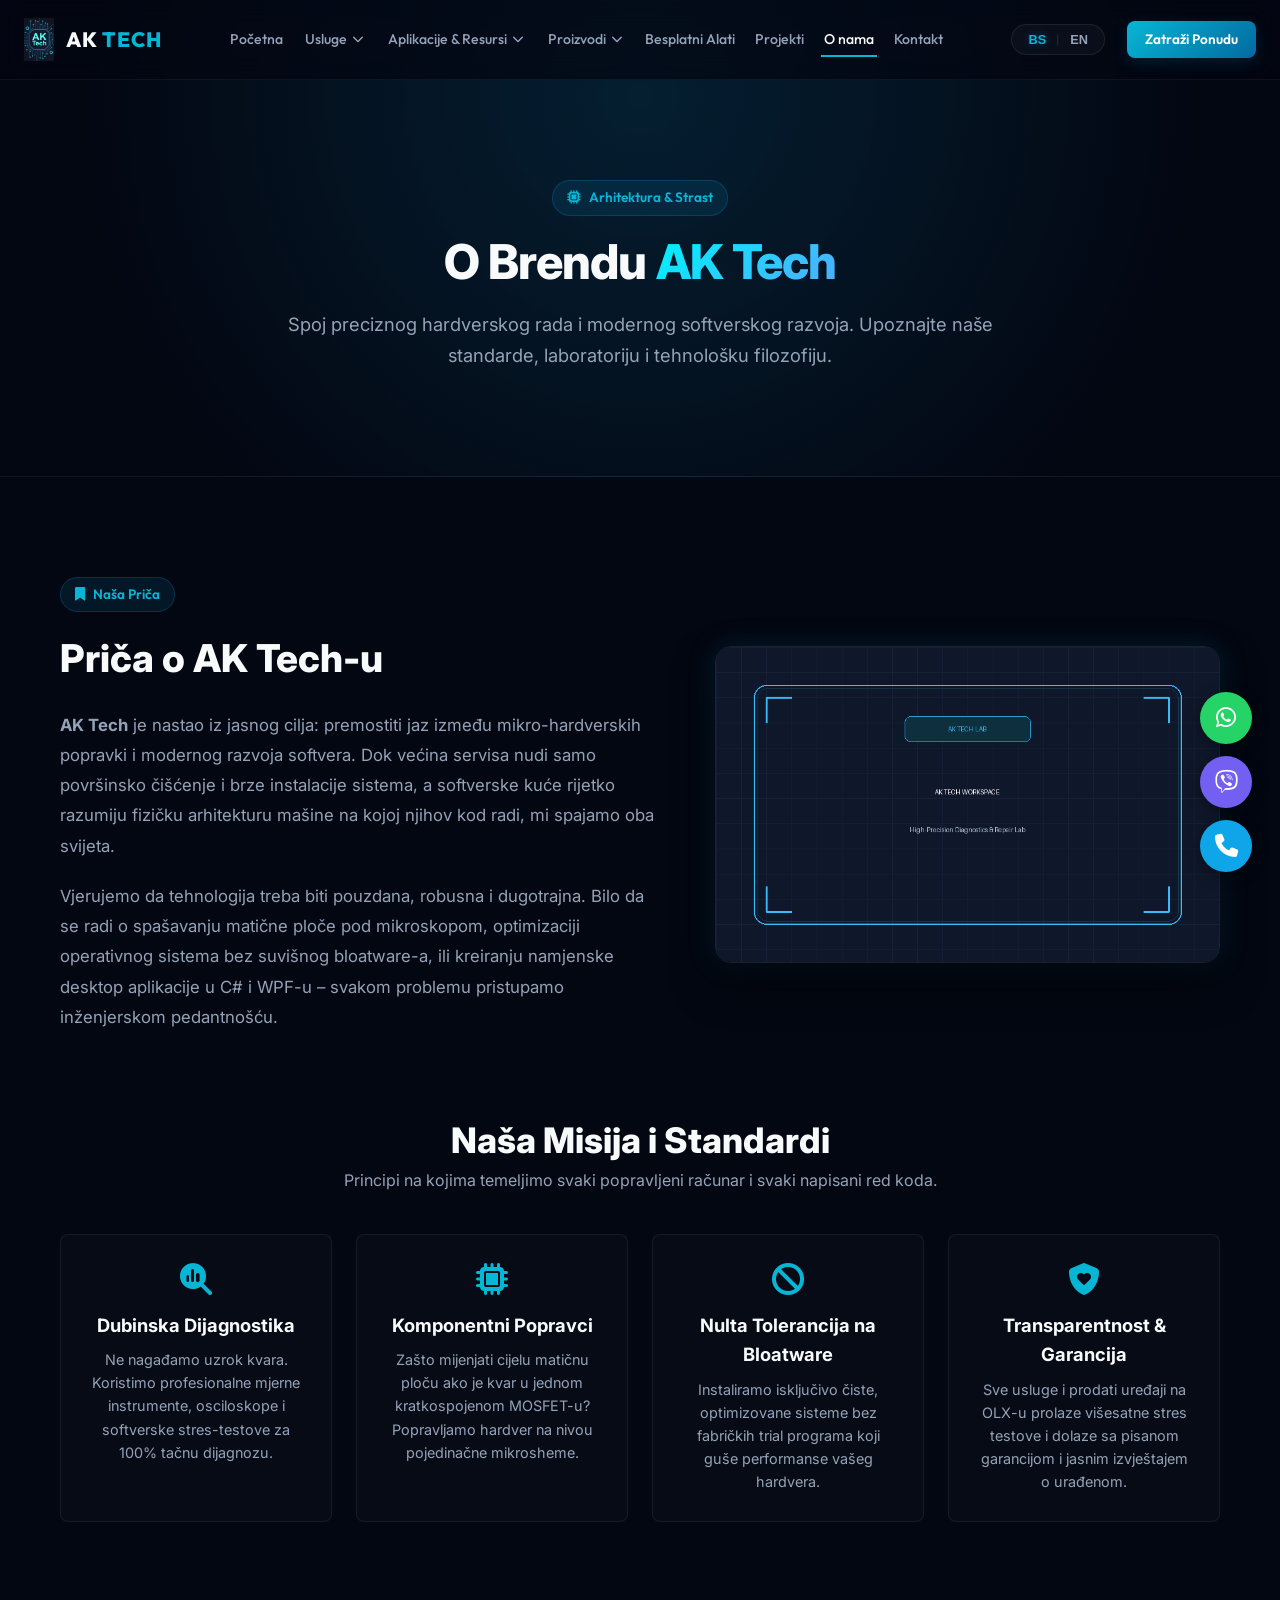
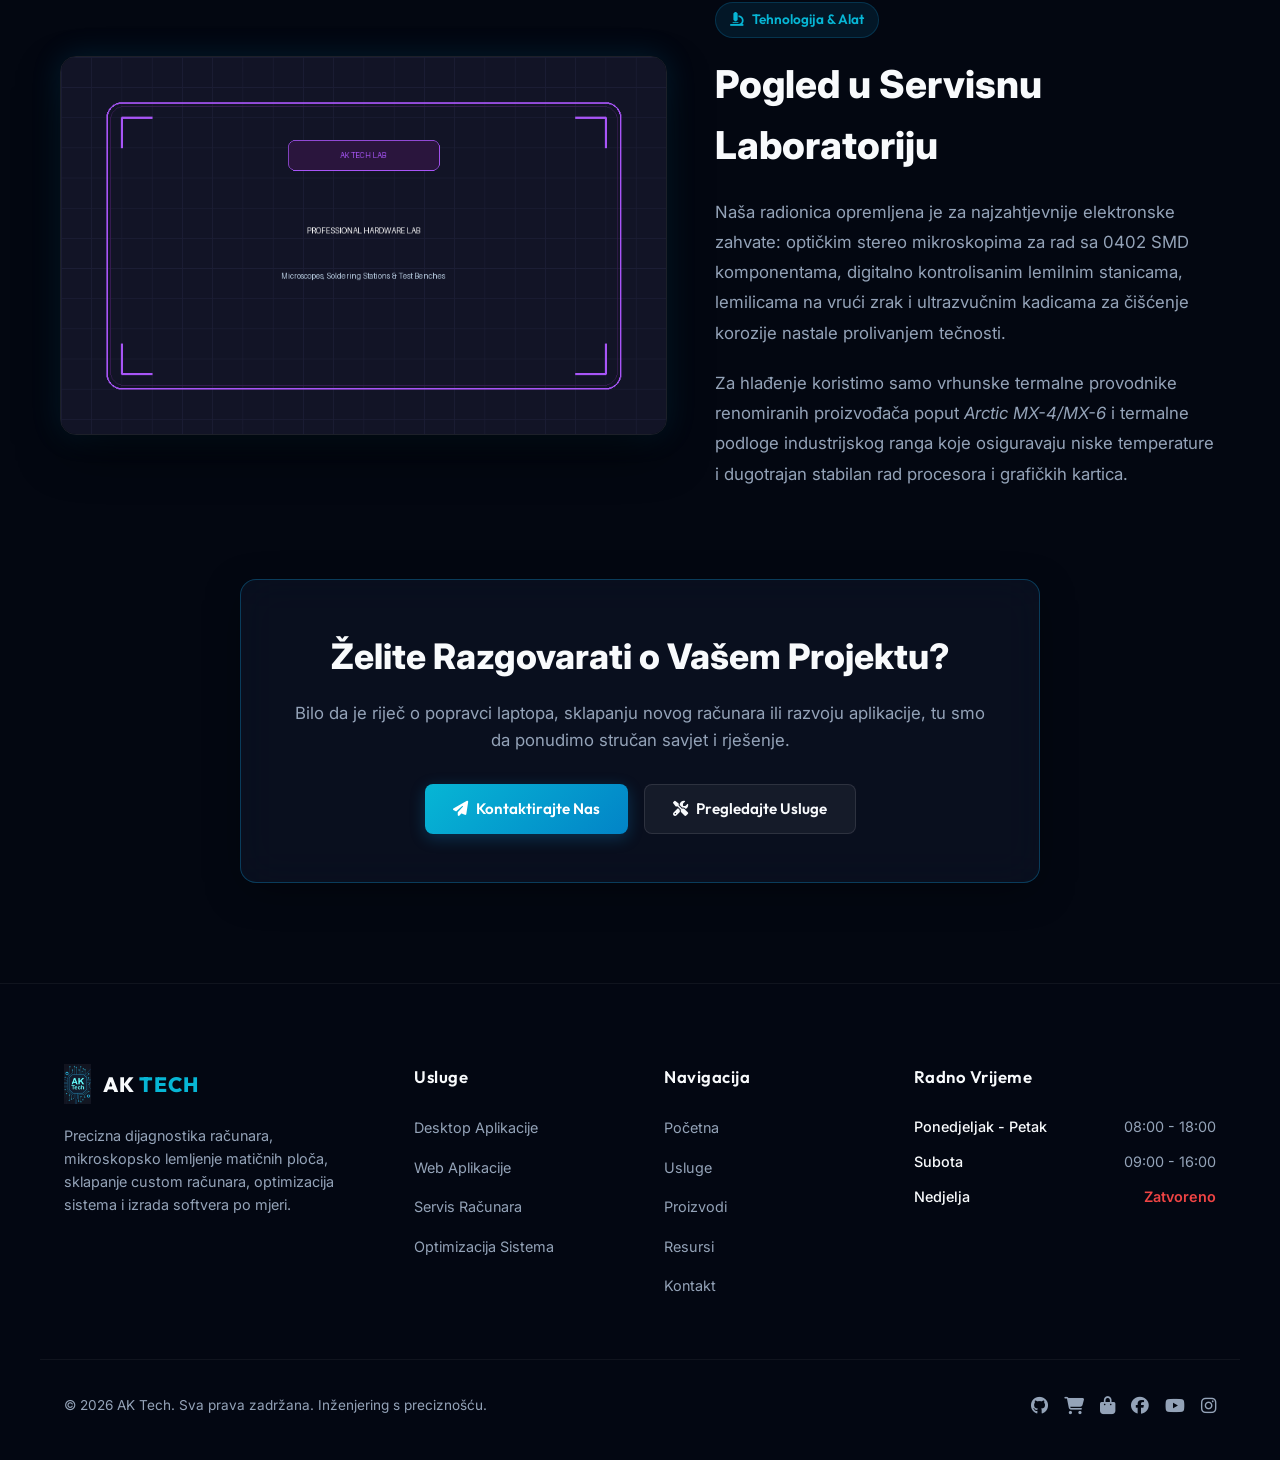
==== about.html @ 4324e1c2 "Configure SEO, Google indexing, robots, sitemap, gitignore, and sync site updates" ====
<!DOCTYPE html>
<html lang="bs">
<head>
    <meta charset="UTF-8">
    <meta name="viewport" content="width=device-width, initial-scale=1.0">
    <title>O nama | AK Tech - Inženjering & Servisna Laboratorija</title>
    <meta name="description" content="Upoznajte AK Tech: priča o brendu, standardi precizne hardverske dijagnostike, razvoj prilagođenog softvera i tehnološka filozofija.">
    <meta name="keywords" content="ak tech servis, o nama ak tech, laboratorija za popravku laptopa, precizno lemljenje, almir kadric">
    <meta name="robots" content="index, follow, max-snippet:-1, max-image-preview:large, max-video-preview:-1">
    <meta name="author" content="AK TECH">

    <!-- Canonical URL -->
    <link rel="canonical" href="https://aktech.work/about.html">

    <!-- Open Graph -->
    <meta property="og:type" content="website">
    <meta property="og:url" content="https://aktech.work/about.html">
    <meta property="og:title" content="O nama | AK Tech">
    <meta property="og:description" content="Priča o brendu, standardi mikroskopskog lemljenja i inženjering softvera.">
    <meta property="og:image" content="https://aktech.work/images/logo.png">

    <!-- Twitter Cards -->
    <meta name="twitter:card" content="summary_large_image">
    <meta name="twitter:title" content="O nama | AK Tech">
    <meta name="twitter:description" content="Stručni servis računara i razvoj softverskih rješenja.">
    <meta name="twitter:image" content="https://aktech.work/images/about_workspace.png">
    
    <link rel="icon" type="image/png" href="images/logo.png">
    <link rel="preconnect" href="https://fonts.googleapis.com">
    <link rel="preconnect" href="https://fonts.gstatic.com" crossorigin>
    <link href="https://fonts.googleapis.com/css2?family=Inter:wght@300;400;500;600;700&family=Outfit:wght@300;400;500;600;700;800&display=swap" rel="stylesheet">
    <link rel="stylesheet" href="https://cdnjs.cloudflare.com/ajax/libs/font-awesome/6.4.0/css/all.min.css">
    <link rel="stylesheet" href="style/style.css">
</head>
<body class="dark-theme">

    <!-- Header Navigation -->
    <header class="main-header">
        <div class="container nav-container">
            <a href="index.html" class="logo-area">
                <img src="images/logo.png" alt="AK Tech Logo" class="nav-logo">
                <span class="logo-text">AK <span class="accent-text">TECH</span></span>
            </a>
            
            <nav class="nav-menu" id="navMenu">
                <ul class="nav-list">
                    <li><a href="index.html" class="nav-link" data-i18n="nav_home">Početna</a></li>
                    
                    <li class="nav-item-dropdown">
                        <a href="services.html" class="nav-link dropdown-toggle-link">
                            <span data-i18n="nav_services">Usluge</span>
                            <i class="fa-solid fa-chevron-down dropdown-icon-chevron"></i>
                        </a>
                        <ul class="nav-dropdown-menu">
                            <li><a href="services.html#desktop-dev" class="nav-dropdown-link"><i class="fa-solid fa-laptop-code"></i> Desktop Aplikacije</a></li>
                            <li><a href="services.html#web-dev" class="nav-dropdown-link"><i class="fa-solid fa-globe"></i> Web & Landing Stranice</a></li>
                            <li><a href="services.html#android-dev" class="nav-dropdown-link"><i class="fa-brands fa-android"></i> Android Aplikacije</a></li>
                            <li><a href="services.html#debugging" class="nav-dropdown-link"><i class="fa-solid fa-bug-slash"></i> Debug & Fix Koda</a></li>
                            <li><a href="services.html#photo-design" class="nav-dropdown-link"><i class="fa-solid fa-image"></i> Obrada Fotografija</a></li>
                            <li><a href="services.html#video-social" class="nav-dropdown-link"><i class="fa-solid fa-clapperboard"></i> Video & Social Media</a></li>
                            <li><a href="services.html#maintenance" class="nav-dropdown-link"><i class="fa-solid fa-screwdriver-wrench"></i> Servis & Održavanje</a></li>
                            <li><a href="services.html#os-tuning" class="nav-dropdown-link"><i class="fa-solid fa-gauge-high"></i> Instalacija & Podešavanje OS</a></li>
                        </ul>
                    </li>

                    <li class="nav-item-dropdown">
                        <a href="resources.html" class="nav-link dropdown-toggle-link">
                            <span data-i18n="nav_resources">Aplikacije & Resursi</span>
                            <i class="fa-solid fa-chevron-down dropdown-icon-chevron"></i>
                        </a>
                        <ul class="nav-dropdown-menu">
                            <li><a href="resources.html" class="nav-dropdown-link"><i class="fa-solid fa-folder-open"></i> Svi Resursi & Vodiči</a></li>
                            <li><a href="downloads.html" class="nav-dropdown-link"><i class="fa-solid fa-download"></i> Biblioteka Preuzimanja</a></li>
                            <li><a href="resources.html#open-source" class="nav-dropdown-link"><i class="fa-solid fa-code"></i> Open-Source Programi</a></li>
                            <li><a href="resources.html#ai-tools" class="nav-dropdown-link"><i class="fa-solid fa-wand-magic-sparkles"></i> Preporučeni AI Alati</a></li>
                        </ul>
                    </li>

                    <li class="nav-item-dropdown">
                        <a href="products.html" class="nav-link dropdown-toggle-link">
                            <span data-i18n="nav_products">Proizvodi</span>
                            <i class="fa-solid fa-chevron-down dropdown-icon-chevron"></i>
                        </a>
                        <ul class="nav-dropdown-menu">
                            <li><a href="products.html" class="nav-dropdown-link"><i class="fa-solid fa-boxes-stacked"></i> Katalog Proizvoda</a></li>
                            <li><a href="gumroad-products.html" class="nav-dropdown-link"><i class="fa-solid fa-store"></i> Gumroad Prodavnica</a></li>
                            <li><a href="products.html#olx" class="nav-dropdown-link"><i class="fa-solid fa-cart-shopping"></i> OLX Računari & Oprema</a></li>
                            <li><a href="products.html#best-buy" class="nav-dropdown-link"><i class="fa-solid fa-award"></i> Best Buy Uređaji</a></li>
                        </ul>
                    </li>

                    <li><a href="tools.html" class="nav-link" data-i18n="nav_tools">Besplatni Alati</a></li>
                    <li><a href="index.html#projects" class="nav-link" data-i18n="nav_projects">Projekti</a></li>
                    <li><a href="about.html" class="nav-link active" data-i18n="nav_about">O nama</a></li>
                    <li><a href="contact.html" class="nav-link contact-btn-link" data-i18n="nav_contact">Kontakt</a></li>
                </ul>
            </nav>
            
            <div class="nav-actions">
                <div class="lang-switcher">
                    <button class="lang-btn active" data-lang="bs">BS</button>
                    <span class="lang-divider">|</span>
                    <button class="lang-btn" data-lang="en">EN</button>
                </div>
                <a href="contact.html" class="btn btn-nav-cta" data-i18n="btn_get_quote">Zatraži Ponudu</a>
                <button class="mobile-toggle" id="mobileToggle" aria-label="Toggle Navigation">
                    <span class="bar"></span>
                    <span class="bar"></span>
                    <span class="bar"></span>
                </button>
            </div>
        </div>
    </header>

    <!-- Subpage Hero -->
    <section class="subpage-hero" style="background: radial-gradient(circle at 50% 20%, rgba(14, 165, 233, 0.15) 0%, rgba(3, 7, 18, 0.98) 75%);">
        <div class="container subpage-hero-content">
            <div class="badge-container" style="justify-content: center;">
                <span class="hero-badge"><i class="fa-solid fa-microchip pulse-icon"></i> Arhitektura & Strast</span>
            </div>
            <h1 class="subpage-title" data-i18n="about_page_title">O Brendu <span class="gradient-text">AK Tech</span></h1>
            <p class="subpage-desc" data-i18n="about_page_desc">Spoj preciznog hardverskog rada i modernog softverskog razvoja. Upoznajte naše standarde, laboratoriju i tehnološku filozofiju.</p>
        </div>
    </section>

    <!-- Main Content -->
    <main class="container" style="padding: 40px 20px 100px;">

        <!-- Story Section 1: The Brand Story -->
        <section class="about-grid-story">
            <div>
                <span class="hero-badge"><i class="fa-solid fa-bookmark"></i> Naša Priča</span>
                <h2 style="font-size: 2.4rem; font-weight: 800; margin: 16px 0 20px;" data-i18n="about_story_title">Priča o AK Tech-u</h2>
                <p style="color: var(--text-muted); font-size: 1.05rem; line-height: 1.8; margin-bottom: 20px;">
                    <strong>AK Tech</strong> je nastao iz jasnog cilja: premostiti jaz između mikro-hardverskih popravki i modernog razvoja softvera. Dok većina servisa nudi samo površinsko čišćenje i brze instalacije sistema, a softverske kuće rijetko razumiju fizičku arhitekturu mašine na kojoj njihov kod radi, mi spajamo oba svijeta.
                </p>
                <p style="color: var(--text-muted); font-size: 1.05rem; line-height: 1.8;">
                    Vjerujemo da tehnologija treba biti pouzdana, robusna i dugotrajna. Bilo da se radi o spašavanju matične ploče pod mikroskopom, optimizaciji operativnog sistema bez suvišnog bloatware-a, ili kreiranju namjenske desktop aplikacije u C# i WPF-u – svakom problemu pristupamo inženjerskom pedantnošću.
                </p>
            </div>
            <div class="about-img-frame">
                <img src="images/about_workspace.png" alt="AK Tech Workspace & Lab">
            </div>
        </section>

        <!-- Values Section -->
        <section style="margin: 80px 0;">
            <div style="text-align: center; max-width: 700px; margin: 0 auto 40px;">
                <h2 style="font-size: 2.2rem; font-weight: 800;" data-i18n="about_mission_title">Naša Misija i Standardi</h2>
                <p style="color: var(--text-muted); font-size: 1rem;">Principi na kojima temeljimo svaki popravljeni računar i svaki napisani red koda.</p>
            </div>

            <div class="values-grid">
                <div class="value-card">
                    <i class="fa-solid fa-magnifying-glass-chart"></i>
                    <h3>Dubinska Dijagnostika</h3>
                    <p>Ne nagađamo uzrok kvara. Koristimo profesionalne mjerne instrumente, osciloskope i softverske stres-testove za 100% tačnu dijagnozu.</p>
                </div>

                <div class="value-card">
                    <i class="fa-solid fa-microchip"></i>
                    <h3>Komponentni Popravci</h3>
                    <p>Zašto mijenjati cijelu matičnu ploču ako je kvar u jednom kratkospojenom MOSFET-u? Popravljamo hardver na nivou pojedinačne mikrosheme.</p>
                </div>

                <div class="value-card">
                    <i class="fa-solid fa-ban"></i>
                    <h3>Nulta Tolerancija na Bloatware</h3>
                    <p>Instaliramo isključivo čiste, optimizovane sisteme bez fabričkih trial programa koji guše performanse vašeg hardvera.</p>
                </div>

                <div class="value-card">
                    <i class="fa-solid fa-shield-heart"></i>
                    <h3>Transparentnost & Garancija</h3>
                    <p>Sve usluge i prodati uređaji na OLX-u prolaze višesatne stres testove i dolaze sa pisanom garancijom i jasnim izvještajem o urađenom.</p>
                </div>
            </div>
        </section>

        <!-- Story Section 2: Laboratory & Equipment -->
        <section class="about-grid-story" style="margin-top: 80px;">
            <div class="about-img-frame">
                <img src="images/about_tools.png" alt="AK Tech Tools & Stations">
            </div>
            <div>
                <span class="hero-badge"><i class="fa-solid fa-microscope"></i> Tehnologija & Alat</span>
                <h2 style="font-size: 2.4rem; font-weight: 800; margin: 16px 0 20px;" data-i18n="about_lab_title">Pogled u Servisnu Laboratoriju</h2>
                <p style="color: var(--text-muted); font-size: 1.05rem; line-height: 1.8; margin-bottom: 20px;">
                    Naša radionica opremljena je za najzahtjevnije elektronske zahvate: optičkim stereo mikroskopima za rad sa 0402 SMD komponentama, digitalno kontrolisanim lemilnim stanicama, lemilicama na vrući zrak i ultrazvučnim kadicama za čišćenje korozije nastale prolivanjem tečnosti.
                </p>
                <p style="color: var(--text-muted); font-size: 1.05rem; line-height: 1.8;">
                    Za hlađenje koristimo samo vrhunske termalne provodnike renomiranih proizvođača poput <em>Arctic MX-4/MX-6</em> i termalne podloge industrijskog ranga koje osiguravaju niske temperature i dugotrajan stabilan rad procesora i grafičkih kartica.
                </p>
            </div>
        </section>

        <!-- Quick CTA -->
        <section style="margin-top: 90px; text-align: center;">
            <div class="glass-card" style="padding: 48px; border-radius: var(--border-radius-lg); max-width: 800px; margin: 0 auto; border: 1px solid rgba(14, 165, 233, 0.3);">
                <h2 style="font-size: 2.2rem; font-weight: 800; margin-bottom: 16px;">Želite Razgovarati o Vašem Projektu?</h2>
                <p style="color: var(--text-muted); font-size: 1.05rem; margin-bottom: 30px;">
                    Bilo da je riječ o popravci laptopa, sklapanju novog računara ili razvoju aplikacije, tu smo da ponudimo stručan savjet i rješenje.
                </p>
                <div style="display: flex; justify-content: center; gap: 16px; flex-wrap: wrap;">
                    <a href="contact.html" class="btn btn-primary btn-glow">
                        <i class="fa-solid fa-paper-plane"></i> Kontaktirajte Nas
                    </a>
                    <a href="services.html" class="btn btn-secondary">
                        <i class="fa-solid fa-screwdriver-wrench"></i> Pregledajte Usluge
                    </a>
                </div>
            </div>
        </section>

    </main>

    <!-- Footer -->
    <footer class="main-footer">
        <div class="container footer-grid">
            <div class="footer-info">
                <a href="index.html" class="footer-logo">
                    <img src="images/logo.png" alt="AK Tech Logo" class="footer-logo-img">
                    <span class="logo-text">AK <span class="accent-text">TECH</span></span>
                </a>
                <p class="footer-bio" data-i18n="footer_bio">
                    Precizna dijagnostika računara, mikroskopsko lemljenje matičnih ploča, sklapanje custom računara, optimizacija sistema i izrada softvera po mjeri.
                </p>
            </div>
            <div class="footer-nav">
                <h3 class="footer-heading" data-i18n="footer_heading_services">Usluge</h3>
                <ul class="footer-links">
                    <li><a href="services.html#desktop-dev">Desktop Aplikacije</a></li>
                    <li><a href="services.html#web-dev">Web Aplikacije</a></li>
                    <li><a href="services.html#maintenance">Servis Računara</a></li>
                    <li><a href="services.html#os-tuning">Optimizacija Sistema</a></li>
                </ul>
            </div>
            <div class="footer-nav">
                <h3 class="footer-heading" data-i18n="footer_heading_navigation">Navigacija</h3>
                <ul class="footer-links">
                    <li><a href="index.html">Početna</a></li>
                    <li><a href="services.html">Usluge</a></li>
                    <li><a href="products.html">Proizvodi</a></li>
                    <li><a href="resources.html">Resursi</a></li>
                    <li><a href="contact.html">Kontakt</a></li>
                </ul>
            </div>
            <div class="footer-hours">
                <h3 class="footer-heading" data-i18n="footer_hours">Radno Vrijeme</h3>
                <ul class="hours-list">
                    <li><span data-i18n="day_mon_fri">Ponedjeljak - Petak</span> <span>08:00 - 18:00</span></li>
                    <li><span data-i18n="day_sat">Subota</span> <span>09:00 - 16:00</span></li>
                    <li><span data-i18n="day_sun">Nedjelja</span> <span class="closed-label" data-i18n="closed">Zatvoreno</span></li>
                </ul>
            </div>
        </div>
        <div class="footer-copyright container">
            <p data-i18n="copyright">&copy; 2026 AK Tech. Sva prava zadržana.</p>
            <div class="footer-social-links">
                <a href="https://github.com/KadricAl" target="_blank" aria-label="GitHub"><i class="fa-brands fa-github"></i></a>
                <a href="https://olx.ba/profil/AKTech" target="_blank" aria-label="OLX"><i class="fa-solid fa-cart-shopping"></i></a>
                <a href="https://aktechcraft.gumroad.com/" target="_blank" aria-label="Gumroad"><i class="fa-solid fa-bag-shopping"></i></a>
                <a href="https://www.facebook.com/share/1A7irGQCFo/?mibextid=wwXIfr" target="_blank" aria-label="Facebook"><i class="fa-brands fa-facebook"></i></a>
                <a href="https://youtube.com/@aktechvers?si=SF_6i_wLMFAemTBW" target="_blank" aria-label="YouTube"><i class="fa-brands fa-youtube"></i></a>
                <a href="https://www.instagram.com/ak.tech.verse?exln=N3piMXA0NmQ5NzFv&utm_source=qr" target="_blank" aria-label="Instagram"><i class="fa-brands fa-instagram"></i></a>
            </div>
        </div>
    </footer>

    <!-- Floating Support Bar -->
    <div class="floating-support-bar">
        <a href="https://wa.me/38761293073" target="_blank" class="float-item float-whatsapp" title="WhatsApp Chat">
            <i class="fa-brands fa-whatsapp"></i>
            <span class="float-label"><strong data-i18n="float_wa_title">WhatsApp Chat</strong><br><span data-i18n="float_wa_desc">Odgovor u par minuta</span></span>
        </a>
        <a href="viber://chat?number=%2B38761293073" class="float-item float-viber" title="Viber Podrška">
            <i class="fa-brands fa-viber"></i>
            <span class="float-label"><strong data-i18n="float_viber_title">Viber Podrška</strong><br><span data-i18n="float_viber_desc">Brza poruka</span></span>
        </a>
        <a href="tel:+38761293073" class="float-item float-call" title="Pozovi Direktno">
            <i class="fa-solid fa-phone"></i>
            <span class="float-label"><strong data-i18n="float_call_title">Pozovi Direktno</strong><br><span data-i18n="float_call_desc">Pon - Sub 08-18h</span></span>
        </a>
    </div>

    <script src="script/data.js"></script>
    <script src="script/translations.js"></script>
    <script src="script/script.js"></script>
</body>
</html>
---- style/style.css ----
/* ==========================================================================
   AK TECH - MODERN GLASSMORPHISM DESIGN SYSTEM
   ========================================================================== */

/* Typography & Reset */
*, *::before, *::after {
    margin: 0;
    padding: 0;
    box-sizing: border-box;
}

:root {
    /* Color Palette - Premium HSL Mode */
    --bg-dark: hsl(224, 71%, 4%);        /* Sleekest Dark Blue/Black */
    --bg-card: rgba(15, 23, 42, 0.55);   /* Semi-transparent Glass */
    --text-main: hsl(210, 40%, 98%);     /* Crisp Off-White */
    --text-muted: hsl(215, 20%, 65%);    /* Elegant Slate Gray */
    
    /* Neon Accents */
    --color-cyan: hsl(189, 94%, 43%);    /* Main Electric Cyan */
    --color-cyan-glow: rgba(14, 165, 233, 0.3);
    
    --color-purple: hsl(263, 70%, 50%);  /* Custom Build Violet */
    --color-purple-glow: rgba(139, 92, 246, 0.3);
    
    --color-green: hsl(142, 76%, 36%);   /* Optimization Green */
    --color-green-glow: rgba(22, 163, 74, 0.3);
    
    --color-yellow: hsl(48, 96%, 53%);   /* Dev Yellow Gold */
    --color-yellow-glow: rgba(234, 179, 8, 0.3);
    
    /* Layout Tokens */
    --font-heading: 'Outfit', -apple-system, BlinkMacSystemFont, "Segoe UI", Roboto, sans-serif;
    --font-body: 'Inter', -apple-system, BlinkMacSystemFont, "Segoe UI", Roboto, sans-serif;
    --transition-smooth: all 0.4s cubic-bezier(0.16, 1, 0.3, 1);
    --border-radius-lg: 16px;
    --border-radius-md: 8px;
    --header-height: 80px;
}

html {
    scroll-behavior: smooth;
    font-size: 16px;
    background-color: var(--bg-dark);
    color: var(--text-main);
    font-family: var(--font-body);
}

body {
    overflow-x: hidden;
    line-height: 1.6;
}

/* Custom Premium Scrollbar */
::-webkit-scrollbar {
    width: 10px;
}
::-webkit-scrollbar-track {
    background: var(--bg-dark);
}
::-webkit-scrollbar-thumb {
    background: #1e293b;
    border: 2px solid var(--bg-dark);
    border-radius: 5px;
}
::-webkit-scrollbar-thumb:hover {
    background: var(--color-cyan);
    box-shadow: 0 0 10px var(--color-cyan);
}

/* Utilities */
.container {
    width: 100%;
    max-width: 1200px;
    margin: 0 auto;
    padding: 0 24px;
}

.gradient-text {
    background: linear-gradient(135deg, #00f2fe 0%, #4facfe 100%);
    -webkit-background-clip: text;
    -webkit-text-fill-color: transparent;
    display: inline-block;
}

.gradient-text.secondary-gradient {
    background: linear-gradient(135deg, #a18cd1 0%, #fbc2eb 100%);
    -webkit-background-clip: text;
    -webkit-text-fill-color: transparent;
}

.accent-text {
    color: var(--color-cyan);
    font-weight: 800;
}

/* Glassmorphic Core Card Styling */
.glass-card {
    background: var(--bg-card);
    backdrop-filter: blur(20px);
    -webkit-backdrop-filter: blur(20px);
    border: 1px solid rgba(255, 255, 255, 0.08);
    border-radius: var(--border-radius-lg);
    box-shadow: 0 10px 40px -10px rgba(0, 0, 0, 0.5);
    transition: var(--transition-smooth);
}

/* Base Buttons */
.btn {
    display: inline-flex;
    align-items: center;
    justify-content: center;
    gap: 8px;
    font-family: var(--font-heading);
    font-size: 0.95rem;
    font-weight: 600;
    padding: 12px 28px;
    border-radius: var(--border-radius-md);
    cursor: pointer;
    text-decoration: none;
    transition: var(--transition-smooth);
    border: none;
}

.btn-primary {
    background: linear-gradient(135deg, var(--color-cyan) 0%, #0284c7 100%);
    color: #fff;
    box-shadow: 0 4px 15px rgba(14, 165, 233, 0.25);
}

.btn-primary:hover {
    transform: translateY(-2px);
    box-shadow: 0 8px 25px rgba(14, 165, 233, 0.45);
}

.btn-glow::after {
    content: '';
    position: absolute;
    inset: 0;
    border-radius: inherit;
    box-shadow: 0 0 15px var(--color-cyan-glow);
    opacity: 0;
    transition: var(--transition-smooth);
}

.btn-glow:hover::after {
    opacity: 1;
}

.btn-secondary {
    background: rgba(255, 255, 255, 0.05);
    color: var(--text-main);
    border: 1px solid rgba(255, 255, 255, 0.1);
}

.btn-secondary:hover {
    background: rgba(255, 255, 255, 0.1);
    border-color: rgba(255, 255, 255, 0.2);
    transform: translateY(-2px);
}

/* Specific colored primary buttons */
.btn-cyan {
    background: linear-gradient(135deg, var(--color-cyan) 0%, #0369a1 100%);
    box-shadow: 0 4px 15px var(--color-cyan-glow);
}
.btn-cyan:hover {
    box-shadow: 0 8px 25px rgba(14, 165, 233, 0.55);
}

.btn-purple {
    background: linear-gradient(135deg, var(--color-purple) 0%, #5b21b6 100%);
    box-shadow: 0 4px 15px var(--color-purple-glow);
}
.btn-purple:hover {
    box-shadow: 0 8px 25px rgba(139, 92, 246, 0.55);
}

.btn-green {
    background: linear-gradient(135deg, var(--color-green) 0%, #15803d 100%);
    box-shadow: 0 4px 15px var(--color-green-glow);
}
.btn-green:hover {
    box-shadow: 0 8px 25px rgba(22, 163, 74, 0.55);
}

.btn-yellow {
    background: linear-gradient(135deg, var(--color-yellow) 0%, #a16207 100%);
    color: #0f172a;
    box-shadow: 0 4px 15px var(--color-yellow-glow);
}
.btn-yellow:hover {
    box-shadow: 0 8px 25px rgba(234, 179, 8, 0.55);
    color: #000;
}

/* ==========================================================================
   HEADER / NAVIGATION
   ========================================================================== */
.main-header {
    position: fixed;
    top: 0;
    left: 0;
    width: 100%;
    height: var(--header-height);
    background: rgba(3, 7, 18, 0.7);
    backdrop-filter: blur(12px);
    -webkit-backdrop-filter: blur(12px);
    border-bottom: 1px solid rgba(255, 255, 255, 0.05);
    z-index: 1000;
    transition: var(--transition-smooth);
}

.main-header.scrolled {
    height: 70px;
    background: rgba(3, 7, 18, 0.9);
}

.main-header .nav-container,
.nav-container {
    height: 100%;
    max-width: 1440px;
    width: 100%;
    padding: 0 24px;
    display: flex;
    align-items: center;
    justify-content: space-between;
}

.logo-area {
    display: flex;
    align-items: center;
    gap: 12px;
    text-decoration: none;
    flex-shrink: 0;
}

.nav-logo {
    height: 44px;
    width: auto;
    object-fit: contain;
}

.logo-text {
    font-family: var(--font-heading);
    font-size: 1.3rem;
    font-weight: 800;
    color: var(--text-main);
    letter-spacing: 1px;
}

.nav-menu {
    display: flex;
    align-items: center;
    height: 100%;
}

.nav-list {
    display: flex;
    align-items: center;
    list-style: none;
    gap: clamp(8px, 1.1vw, 20px);
    height: 100%;
    margin: 0;
    padding: 0;
    flex-wrap: nowrap;
}

.nav-list > li {
    display: flex;
    align-items: center;
    height: 100%;
}

.nav-link {
    color: var(--text-muted);
    font-family: var(--font-heading);
    font-weight: 500;
    font-size: 0.88rem;
    text-decoration: none;
    transition: var(--transition-smooth);
    position: relative;
    padding: 6px 3px;
    display: inline-flex;
    align-items: center;
    gap: 5px;
    line-height: 1;
    white-space: nowrap;
}

.nav-link:hover, .nav-link.active {
    color: var(--text-main);
}

.nav-link::after {
    content: '';
    position: absolute;
    bottom: -4px;
    left: 0;
    width: 0;
    height: 2px;
    background: var(--color-cyan);
    transition: var(--transition-smooth);
}

.nav-link:hover::after, .nav-link.active::after {
    width: 100%;
}

.nav-actions {
    display: flex;
    align-items: center;
    gap: 14px;
    flex-shrink: 0;
}

.btn-nav-cta {
    padding: 8px 18px;
    font-size: 0.85rem;
    white-space: nowrap;
    flex-shrink: 0;
    display: inline-flex;
    align-items: center;
    gap: 6px;
    background: linear-gradient(135deg, var(--color-cyan) 0%, #0369a1 100%);
    color: #fff;
    box-shadow: 0 4px 15px rgba(14, 165, 233, 0.15);
}

/* Hamburger mobile button */
.mobile-toggle {
    display: none;
    flex-direction: column;
    justify-content: space-between;
    width: 24px;
    height: 18px;
    background: transparent;
    border: none;
    cursor: pointer;
    z-index: 1001;
}

.mobile-toggle .bar {
    width: 100%;
    height: 2px;
    background: var(--text-main);
    transition: var(--transition-smooth);
}

/* ==========================================================================
   HERO SECTION
   ========================================================================== */
.hero-section {
    position: relative;
    padding-top: calc(var(--header-height) + 60px);
    padding-bottom: 100px;
    background-size: cover;
    background-position: center;
    background-repeat: no-repeat;
    min-height: 90vh;
    display: flex;
    align-items: center;
}

.hero-overlay {
    position: absolute;
    inset: 0;
    background: linear-gradient(to bottom, rgba(3, 7, 18, 0.4) 0%, var(--bg-dark) 95%);
    z-index: 1;
}

.hero-grid {
    position: relative;
    z-index: 2;
    display: grid;
    grid-template-columns: 1.2fr 0.8fr;
    gap: 48px;
    align-items: center;
}

.badge-container {
    margin-bottom: 18px;
}

.hero-badge {
    background: rgba(14, 165, 233, 0.1);
    border: 1px solid rgba(14, 165, 233, 0.2);
    color: var(--color-cyan);
    font-family: var(--font-heading);
    font-size: 0.85rem;
    font-weight: 600;
    padding: 6px 14px;
    border-radius: 50px;
    display: inline-flex;
    align-items: center;
    gap: 8px;
}

.pulse-icon {
    animation: icon-pulse 2s infinite;
}

@keyframes icon-pulse {
    0% { transform: scale(1); opacity: 1; }
    50% { transform: scale(1.2); opacity: 0.7; }
    100% { transform: scale(1); opacity: 1; }
}

.hero-title {
    font-family: var(--font-heading);
    font-size: 4rem;
    font-weight: 800;
    line-height: 1.1;
    letter-spacing: -1px;
    margin-bottom: 24px;
}

.hero-desc {
    font-size: 1.1rem;
    color: var(--text-muted);
    margin-bottom: 36px;
    max-width: 580px;
}

.hero-actions {
    display: flex;
    gap: 16px;
    margin-bottom: 40px;
}

.hero-socials {
    display: flex;
    gap: 18px;
}

.social-icon-link {
    display: flex;
    align-items: center;
    justify-content: center;
    width: 40px;
    height: 40px;
    border-radius: 50%;
    background: rgba(255, 255, 255, 0.05);
    border: 1px solid rgba(255, 255, 255, 0.08);
    color: var(--text-muted);
    font-size: 1.1rem;
    transition: var(--transition-smooth);
    text-decoration: none;
}

.social-icon-link:hover {
    color: var(--color-cyan);
    background: rgba(14, 165, 233, 0.1);
    border-color: rgba(14, 165, 233, 0.3);
    transform: translateY(-2px);
    box-shadow: 0 0 10px rgba(14, 165, 233, 0.2);
}

/* Metrics Side Card */
.hero-visual-card {
    display: flex;
    justify-content: flex-end;
}

.hero-metrics-card {
    width: 100%;
    max-width: 400px;
    padding: 32px;
}

.metrics-header {
    display: flex;
    justify-content: space-between;
    align-items: center;
    margin-bottom: 24px;
    padding-bottom: 16px;
    border-bottom: 1px solid rgba(255, 255, 255, 0.06);
}

.status-indicator {
    font-family: var(--font-heading);
    font-size: 0.8rem;
    font-weight: 600;
    color: var(--text-muted);
    display: flex;
    align-items: center;
    gap: 8px;
}

.pulse-dot {
    width: 8px;
    height: 8px;
    background: var(--color-cyan);
    border-radius: 50%;
    box-shadow: 0 0 8px var(--color-cyan);
    animation: dot-pulse 1.5s infinite;
}

@keyframes dot-pulse {
    0% { transform: scale(0.9); opacity: 0.4; }
    50% { transform: scale(1.2); opacity: 1; }
    100% { transform: scale(0.9); opacity: 0.4; }
}

.color-cyan {
    color: var(--color-cyan);
    font-size: 1.2rem;
}

.metrics-body {
    display: flex;
    flex-direction: column;
    gap: 20px;
    margin-bottom: 28px;
}

.metric-item {
    display: flex;
    flex-direction: column;
    gap: 6px;
}

.metric-title {
    font-size: 0.8rem;
    color: var(--text-muted);
    text-transform: uppercase;
    letter-spacing: 0.5px;
}

.metric-value {
    font-family: var(--font-heading);
    font-size: 1.5rem;
    font-weight: 700;
}

.metric-bar {
    width: 100%;
    height: 4px;
    background: rgba(255, 255, 255, 0.05);
    border-radius: 2px;
    overflow: hidden;
}

.bar-fill {
    height: 100%;
    border-radius: inherit;
}

.cyan-fill { background: var(--color-cyan); box-shadow: 0 0 8px var(--color-cyan); }
.purple-fill { background: var(--color-purple); box-shadow: 0 0 8px var(--color-purple); }
.green-fill { background: var(--color-green); box-shadow: 0 0 8px var(--color-green); }

.metrics-footer {
    display: flex;
    justify-content: space-between;
    align-items: center;
    font-size: 0.85rem;
    color: var(--text-muted);
}

.chat-trigger-link {
    color: var(--color-cyan);
    text-decoration: none;
    font-weight: 600;
    transition: var(--transition-smooth);
}

.chat-trigger-link:hover {
    color: var(--text-main);
    transform: translateX(3px);
}

/* ==========================================================================
   SERVICES SECTIONS (THE 4 CORE SECTIONS)
   ========================================================================== */
.services-wrapper {
    position: relative;
}

.service-section {
    position: relative;
    padding: 120px 0;
    min-height: 100vh;
    display: flex;
    align-items: center;
    background-size: cover;
    background-position: center;
    background-repeat: no-repeat;
    background-attachment: fixed; /* Parallax effect */
}

.section-overlay {
    position: absolute;
    inset: 0;
    background: linear-gradient(to bottom, var(--bg-dark) 0%, rgba(3, 7, 18, 0.3) 40%, rgba(3, 7, 18, 0.7) 70%, var(--bg-dark) 100%);
    z-index: 1;
}

.section-container {
    position: relative;
    z-index: 2;
}

.section-card-wrapper {
    display: flex;
    justify-content: flex-start;
    width: 100%;
}

.section-card-wrapper.right-align-wrapper {
    justify-content: flex-end;
}

.service-content-card {
    width: 100%;
    max-width: 560px;
    padding: 48px;
    transform: translateY(0);
}

.service-content-card:hover {
    transform: translateY(-8px);
}

/* Color specific glows */
.border-glow-cyan:hover {
    border-color: rgba(14, 165, 233, 0.4);
    box-shadow: 0 20px 40px -10px rgba(14, 165, 233, 0.15), 0 0 25px rgba(14, 165, 233, 0.15);
}

.border-glow-purple:hover {
    border-color: rgba(139, 92, 246, 0.4);
    box-shadow: 0 20px 40px -10px rgba(139, 92, 246, 0.15), 0 0 25px rgba(139, 92, 246, 0.15);
}

.border-glow-green:hover {
    border-color: rgba(22, 163, 74, 0.4);
    box-shadow: 0 20px 40px -10px rgba(22, 163, 74, 0.15), 0 0 25px rgba(22, 163, 74, 0.15);
}

.border-glow-yellow:hover {
    border-color: rgba(234, 179, 8, 0.4);
    box-shadow: 0 20px 40px -10px rgba(234, 179, 8, 0.15), 0 0 25px rgba(234, 179, 8, 0.15);
}

/* Card Header Icon circle */
.card-icon-header {
    display: flex;
    align-items: center;
    gap: 16px;
    margin-bottom: 24px;
}

.icon-circle {
    display: flex;
    align-items: center;
    justify-content: center;
    width: 52px;
    height: 52px;
    border-radius: 50%;
    font-size: 1.4rem;
}

/* Glowing colors for header circles */
.glow-bg-cyan { background: rgba(14, 165, 233, 0.1); border: 1px solid rgba(14, 165, 233, 0.2); }
.text-glow-cyan { color: var(--color-cyan); text-shadow: 0 0 10px var(--color-cyan); }

.glow-bg-purple { background: rgba(139, 92, 246, 0.1); border: 1px solid rgba(139, 92, 246, 0.2); }
.text-glow-purple { color: var(--color-purple); text-shadow: 0 0 10px var(--color-purple); }

.glow-bg-green { background: rgba(22, 163, 74, 0.1); border: 1px solid rgba(22, 163, 74, 0.2); }
.text-glow-green { color: var(--color-green); text-shadow: 0 0 10px var(--color-green); }

.glow-bg-yellow { background: rgba(234, 179, 8, 0.1); border: 1px solid rgba(234, 179, 8, 0.2); }
.text-glow-yellow { color: var(--color-yellow); text-shadow: 0 0 10px var(--color-yellow); }

.service-subtitle {
    font-family: var(--font-heading);
    font-size: 0.85rem;
    font-weight: 600;
    text-transform: uppercase;
    letter-spacing: 0.5px;
    color: var(--text-muted);
}

.service-title {
    font-family: var(--font-heading);
    font-size: 2.2rem;
    font-weight: 700;
    margin-bottom: 16px;
    letter-spacing: -0.5px;
}

.service-desc {
    color: var(--text-muted);
    font-size: 0.98rem;
    margin-bottom: 28px;
    line-height: 1.7;
}

/* Checklists */
.checklist {
    list-style: none;
    display: flex;
    flex-direction: column;
    gap: 16px;
    margin-bottom: 32px;
}

.checklist li {
    display: flex;
    align-items: center;
    gap: 12px;
    font-size: 0.95rem;
    font-weight: 500;
    color: var(--text-main);
}

.chk-icon {
    display: inline-flex;
    align-items: center;
    justify-content: center;
    width: 20px;
    height: 20px;
    border-radius: 50%;
    background: rgba(16, 185, 129, 0.15);
    color: #10b981;
    font-size: 0.75rem;
}

.card-actions {
    display: flex;
    flex-direction: column;
    gap: 16px;
}

.service-info-badge {
    font-size: 0.8rem;
    color: var(--text-muted);
    display: flex;
    align-items: center;
    gap: 6px;
}

/* ==========================================================================
   CONTACT SECTION
   ========================================================================== */
.contact-section {
    padding: 100px 0;
    background: var(--bg-dark);
    position: relative;
}

.contact-grid {
    display: grid;
    grid-template-columns: 0.9fr 1.1fr;
    gap: 64px;
    align-items: center;
}

.contact-panel-title {
    font-family: var(--font-heading);
    font-size: 3rem;
    font-weight: 800;
    line-height: 1.1;
    margin-top: 16px;
    margin-bottom: 24px;
}

.contact-panel-desc {
    color: var(--text-muted);
    margin-bottom: 40px;
    font-size: 1rem;
}

.direct-contact-channels {
    display: flex;
    flex-direction: column;
    gap: 20px;
}

.channel-card {
    display: flex;
    align-items: center;
    gap: 18px;
    background: rgba(255, 255, 255, 0.02);
    border: 1px solid rgba(255, 255, 255, 0.05);
    padding: 16px 20px;
    border-radius: var(--border-radius-md);
    transition: var(--transition-smooth);
}

.channel-card:hover {
    background: rgba(255, 255, 255, 0.04);
    border-color: rgba(255, 255, 255, 0.1);
    transform: translateX(4px);
}

.channel-icon {
    width: 44px;
    height: 44px;
    border-radius: 50%;
    display: flex;
    align-items: center;
    justify-content: center;
    font-size: 1.2rem;
    color: var(--text-main);
}

.channel-detail {
    display: flex;
    flex-direction: column;
    gap: 4px;
}

.channel-label {
    font-size: 0.75rem;
    text-transform: uppercase;
    letter-spacing: 0.5px;
    color: var(--text-muted);
}

.channel-value {
    color: var(--text-main);
    font-family: var(--font-heading);
    font-weight: 600;
    font-size: 1.05rem;
    text-decoration: none;
    transition: var(--transition-smooth);
}

.channel-value:hover {
    color: var(--color-cyan);
}

/* Contact Form Card */
.form-container-card {
    padding: 40px;
}

.ak-tech-form {
    display: flex;
    flex-direction: column;
    gap: 24px;
}

.form-row {
    display: grid;
    grid-template-columns: 1fr 1fr;
    gap: 20px;
}

.form-group {
    display: flex;
    flex-direction: column;
    gap: 8px;
}

.form-group label {
    font-family: var(--font-heading);
    font-weight: 500;
    font-size: 0.85rem;
    color: var(--text-main);
    display: flex;
    align-items: center;
    gap: 6px;
}

.form-input {
    background: rgba(3, 7, 18, 0.6);
    border: 1px solid rgba(255, 255, 255, 0.08);
    border-radius: var(--border-radius-md);
    padding: 12px 16px;
    color: var(--text-main);
    font-family: var(--font-body);
    font-size: 0.95rem;
    transition: var(--transition-smooth);
    width: 100%;
}

.form-input:focus {
    outline: none;
    border-color: var(--color-cyan);
    background: rgba(3, 7, 18, 0.9);
    box-shadow: 0 0 10px rgba(14, 165, 233, 0.15);
}

.form-select {
    appearance: none;
    background-image: url("data:image/svg+xml,%3Csvg xmlns='http://www.w3.org/2000/svg' fill='none' viewBox='0 0 24 24' stroke='%2394a3b8'%3E%3Cpath stroke-linecap='round' stroke-linejoin='round' stroke-width='2' d='M19 9l-7 7-7-7'%3E%3C/path%3E%3C/svg%3E");
    background-repeat: no-repeat;
    background-position: right 16px center;
    background-size: 16px;
    padding-right: 40px;
    cursor: pointer;
}

.form-select option {
    background: var(--bg-dark);
    color: var(--text-main);
}

.form-textarea {
    resize: none;
}

.btn-submit-glow {
    width: 100%;
    padding: 14px;
    background: linear-gradient(135deg, var(--color-cyan) 0%, var(--color-purple) 100%);
    box-shadow: 0 4px 20px rgba(14, 165, 233, 0.2);
    border: none;
    color: #fff;
}

.btn-submit-glow:hover {
    box-shadow: 0 8px 30px rgba(14, 165, 233, 0.4), 0 0 20px rgba(139, 92, 246, 0.3);
    transform: translateY(-2px);
}

.form-response-msg {
    font-size: 0.9rem;
    text-align: center;
    font-weight: 500;
}
.form-response-msg.success {
    color: #10b981;
}
.form-response-msg.error {
    color: #ef4444;
}

/* ==========================================================================
   FOOTER
   ========================================================================== */
.main-footer {
    background: #030712;
    border-top: 1px solid rgba(255, 255, 255, 0.05);
    padding-top: 80px;
    padding-bottom: 40px;
}

.footer-grid {
    display: grid;
    grid-template-columns: 1.5fr 1fr 1fr 1.5fr;
    gap: 48px;
    margin-bottom: 60px;
}

.footer-logo {
    display: inline-flex;
    align-items: center;
    gap: 12px;
    text-decoration: none;
    margin-bottom: 20px;
}

.footer-logo-img {
    height: 40px;
}

.footer-bio {
    color: var(--text-muted);
    font-size: 0.9rem;
    margin-bottom: 24px;
    line-height: 1.6;
}

.footer-contact-details {
    display: flex;
    flex-direction: column;
    gap: 10px;
    font-size: 0.9rem;
    color: var(--text-main);
}

.footer-contact-details i {
    color: var(--color-cyan);
    margin-right: 8px;
}

.footer-heading {
    font-family: var(--font-heading);
    font-size: 1.05rem;
    font-weight: 600;
    margin-bottom: 24px;
    letter-spacing: 0.5px;
}

.footer-links {
    list-style: none;
    display: flex;
    flex-direction: column;
    gap: 14px;
}

.footer-links a {
    color: var(--text-muted);
    text-decoration: none;
    font-size: 0.9rem;
    transition: var(--transition-smooth);
}

.footer-links a:hover {
    color: var(--color-cyan);
    padding-left: 4px;
}

.hours-list {
    list-style: none;
    display: flex;
    flex-direction: column;
    gap: 12px;
    font-size: 0.9rem;
}

.hours-list li {
    display: flex;
    justify-content: space-between;
    color: var(--text-muted);
}

.hours-list li span:first-child {
    font-weight: 500;
    color: var(--text-main);
}

.closed-label {
    color: #ef4444 !important;
    font-weight: 600;
}

.footer-copyright {
    border-top: 1px solid rgba(255, 255, 255, 0.05);
    padding-top: 32px;
    display: flex;
    justify-content: space-between;
    align-items: center;
    color: var(--text-muted);
    font-size: 0.85rem;
}

.footer-social-links {
    display: flex;
    gap: 16px;
}

.footer-social-links a {
    color: var(--text-muted);
    font-size: 1.1rem;
    transition: var(--transition-smooth);
}

.footer-social-links a:hover {
    color: var(--color-cyan);
    transform: translateY(-2px);
}

/* ==========================================================================
   FLOATING QUICK SUPPORT BAR (ALMIR STYLE)
   ========================================================================== */
.floating-support-bar {
    position: fixed;
    right: 28px;
    bottom: 28px;
    display: flex;
    flex-direction: column;
    gap: 12px;
    z-index: 999;
}

.float-item {
    position: relative;
    display: flex;
    align-items: center;
    justify-content: center;
    width: 52px;
    height: 52px;
    border-radius: 50%;
    color: #fff;
    font-size: 1.45rem;
    text-decoration: none;
    box-shadow: 0 4px 15px rgba(0, 0, 0, 0.4);
    transition: var(--transition-smooth);
}

.float-whatsapp {
    background: #25d366;
    animation: pulse-whatsapp 2s infinite;
}
.float-viber {
    background: #7360f2;
}
.float-call {
    background: #0ea5e9;
}

/* Pulse effects */
@keyframes pulse-whatsapp {
    0% { box-shadow: 0 0 0 0 rgba(37, 211, 102, 0.5); }
    70% { box-shadow: 0 0 0 15px rgba(37, 211, 102, 0); }
    100% { box-shadow: 0 0 0 0 rgba(37, 211, 102, 0); }
}

.float-item:hover {
    transform: scale(1.1);
    box-shadow: 0 8px 25px rgba(0, 0, 0, 0.5);
}

/* Hover labels */
.float-label {
    position: absolute;
    right: 64px;
    background: rgba(15, 23, 42, 0.95);
    backdrop-filter: blur(8px);
    border: 1px solid rgba(255, 255, 255, 0.1);
    padding: 8px 16px;
    border-radius: var(--border-radius-md);
    color: var(--text-main);
    font-size: 0.8rem;
    line-height: 1.4;
    white-space: nowrap;
    opacity: 0;
    pointer-events: none;
    transform: translateX(10px);
    transition: var(--transition-smooth);
    box-shadow: 0 10px 25px -10px rgba(0, 0, 0, 0.5);
}

.float-label strong {
    font-family: var(--font-heading);
    font-size: 0.85rem;
    color: var(--text-main);
}

.float-item:hover .float-label {
    opacity: 1;
    transform: translateX(0);
}

/* ==========================================================================
   RESPONSIVENESS (MOBILE DESIGN FIRST)
   ========================================================================== */
@media (max-width: 1024px) {
    .hero-title {
        font-size: 3.2rem;
    }
    .hero-grid {
        grid-template-columns: 1fr;
        gap: 40px;
    }
    .hero-visual-card {
        justify-content: center;
    }
    .hero-metrics-card {
        max-width: 100%;
    }
    .contact-grid {
        grid-template-columns: 1fr;
        gap: 48px;
    }
    .footer-grid {
        grid-template-columns: 1fr 1fr;
        gap: 36px;
    }

    /* Mobile Hamburger Menu Activation */
    .mobile-toggle {
        display: flex;
    }
    
    .nav-menu {
        position: fixed;
        top: var(--header-height);
        left: 0;
        width: 100%;
        height: calc(100vh - var(--header-height));
        background: rgba(3, 7, 18, 0.98);
        backdrop-filter: blur(20px);
        -webkit-backdrop-filter: blur(20px);
        border-top: 1px solid rgba(255, 255, 255, 0.08);
        padding: 30px 24px 60px;
        transform: translateY(-100%);
        opacity: 0;
        pointer-events: none;
        transition: var(--transition-smooth);
        z-index: 999;
        overflow-y: auto;
    }
    
    .nav-menu.open {
        transform: translateY(0);
        opacity: 1;
        pointer-events: all;
    }
    
    .nav-list {
        flex-direction: column;
        align-items: center;
        gap: 20px;
        width: 100%;
        height: auto;
    }

    .nav-list > li {
        width: 100%;
        justify-content: center;
        height: auto;
    }
    
    .nav-link {
        font-size: 1.15rem;
        padding: 8px 16px;
        text-align: center;
        justify-content: center;
    }
    
    .btn-nav-cta {
        display: none; /* Hide top bar button on mobile, rely on menu contact links */
    }
}

@media (max-width: 768px) {
    :root {
        --header-height: 70px;
    }
    .hero-title {
        font-size: 2.6rem;
    }
    .hero-desc {
        font-size: 1rem;
    }
    
    /* Card layouts */
    .service-section {
        padding: 80px 0;
        background-attachment: scroll; /* Disable parallax for performance */
    }
    
    .service-content-card {
        padding: 32px 24px;
    }
    
    .service-title {
        font-size: 1.8rem;
    }
    
    .form-row {
        grid-template-columns: 1fr;
        gap: 24px;
    }
    
    .form-container-card {
        padding: 24px 16px;
    }
    
    .footer-grid {
        grid-template-columns: 1fr;
        gap: 32px;
    }
    
    .footer-copyright {
        flex-direction: column;
        gap: 20px;
        text-align: center;
    }
    
    /* Sticky Support labels hidden on mobile for touch devices */
    .float-label {
        display: none;
    }
    
    .floating-support-bar {
        right: 16px;
        bottom: 16px;
        gap: 10px;
    }
    
    .float-item {
        width: 46px;
        height: 46px;
        font-size: 1.25rem;
    }
}

/* Animations for open hamburger menu toggle */
.mobile-toggle.open .bar:nth-child(1) {
    transform: translateY(8px) rotate(45deg);
}
.mobile-toggle.open .bar:nth-child(2) {
    opacity: 0;
}
.mobile-toggle.open .bar:nth-child(3) {
    transform: translateY(-8px) rotate(-45deg);
}

/* ==========================================================================
   LANGUAGE SWITCHER STYLING
   ========================================================================== */
.lang-switcher {
    display: inline-flex;
    align-items: center;
    gap: 6px;
    font-family: var(--font-heading);
    font-size: 0.8rem;
    font-weight: 700;
    margin-right: 8px;
    background: rgba(255, 255, 255, 0.03);
    border: 1px solid rgba(255, 255, 255, 0.08);
    padding: 4px 12px;
    border-radius: 20px;
    transition: var(--transition-smooth);
}

.lang-switcher:hover {
    background: rgba(255, 255, 255, 0.06);
    border-color: rgba(255, 255, 255, 0.15);
}

.lang-btn {
    background: transparent;
    border: none;
    color: var(--text-muted);
    cursor: pointer;
    font-weight: inherit;
    font-size: inherit;
    transition: var(--transition-smooth);
    padding: 2px 4px;
}

.lang-btn:hover {
    color: var(--text-main);
}

.lang-btn.active {
    color: var(--color-cyan);
    text-shadow: 0 0 8px rgba(14, 165, 233, 0.4);
}

.lang-divider {
    color: rgba(255, 255, 255, 0.15);
    font-weight: 300;
    pointer-events: none;
}

@media (max-width: 768px) {
    .lang-switcher {
        margin-right: 0;
    }
}


/* ==========================================================================
   DROPDOWN NAVIGATION STYLES
   ========================================================================== */
.nav-item-dropdown {
    position: relative;
    height: 100%;
    display: flex;
    align-items: center;
    padding: 0 2px;
}

.dropdown-toggle-link {
    display: inline-flex;
    align-items: center;
    gap: 5px;
    cursor: pointer;
    white-space: nowrap;
}

.dropdown-icon-chevron {
    font-size: 0.72rem;
    transition: transform var(--transition-smooth);
}

.nav-item-dropdown:hover .dropdown-icon-chevron,
.nav-item-dropdown.hover-active .dropdown-icon-chevron,
.nav-item-dropdown.active .dropdown-icon-chevron {
    transform: rotate(180deg);
}

.nav-dropdown-menu {
    position: absolute;
    top: calc(100% - 6px);
    left: 50%;
    transform: translateX(-50%) translateY(4px);
    background: rgba(10, 15, 29, 0.98);
    backdrop-filter: blur(25px);
    -webkit-backdrop-filter: blur(25px);
    border: 1px solid rgba(255, 255, 255, 0.12);
    box-shadow: 0 20px 40px -10px rgba(0, 0, 0, 0.85), 0 0 25px rgba(14, 165, 233, 0.2);
    border-radius: var(--border-radius-md);
    padding: 8px 0;
    min-width: 250px;
    list-style: none;
    opacity: 0;
    visibility: hidden;
    pointer-events: none;
    transition: opacity 0.2s ease, transform 0.2s ease, visibility 0.2s ease;
    transition-delay: 0.18s;
    z-index: 1000;
}

/* Invisible bridge preventing hover loss when mouse moves from link to menu */
.nav-dropdown-menu::before {
    content: '';
    position: absolute;
    top: -30px;
    left: -25px;
    right: -25px;
    height: 36px;
    background: transparent;
}

.nav-item-dropdown:hover .nav-dropdown-menu,
.nav-item-dropdown.hover-active .nav-dropdown-menu,
.nav-item-dropdown:focus-within .nav-dropdown-menu {
    opacity: 1;
    visibility: visible;
    pointer-events: auto;
    transform: translateX(-50%) translateY(0);
    transition-delay: 0s;
}

.nav-dropdown-menu li {
    padding: 0;
}

.nav-dropdown-link {
    display: flex;
    align-items: center;
    gap: 12px;
    padding: 10px 20px;
    color: var(--text-muted);
    font-size: 0.88rem;
    font-weight: 500;
    text-decoration: none;
    transition: var(--transition-smooth);
}

.nav-dropdown-link i {
    width: 18px;
    font-size: 0.95rem;
    color: var(--color-cyan);
    transition: var(--transition-smooth);
}

.nav-dropdown-link:hover {
    color: var(--text-main);
    background: rgba(255, 255, 255, 0.05);
    padding-left: 24px;
}

.nav-dropdown-link:hover i {
    color: var(--text-main);
    transform: scale(1.15);
}

@media (max-width: 1024px) {
    .nav-item-dropdown {
        width: 100%;
        text-align: center;
    }
    
    .nav-dropdown-menu {
        position: static;
        transform: none;
        box-shadow: none;
        background: rgba(255, 255, 255, 0.02);
        border: 1px solid rgba(255, 255, 255, 0.05);
        border-radius: var(--border-radius-sm);
        margin: 8px 0;
        opacity: 1;
        visibility: visible;
        pointer-events: auto;
        display: none;
        width: 100%;
    }
    
    .nav-item-dropdown.mobile-open .nav-dropdown-menu {
        display: block;
    }
    
    .nav-dropdown-link {
        justify-content: center;
        padding: 12px 16px;
    }
}

/* ==========================================================================
   PAGE HERO BANNER (SUBPAGES)
   ========================================================================== */
.subpage-hero {
    position: relative;
    padding: 180px 0 80px;
    background: radial-gradient(circle at 50% 20%, rgba(14, 165, 233, 0.12) 0%, rgba(3, 7, 18, 0.95) 75%);
    text-align: center;
    border-bottom: 1px solid rgba(255, 255, 255, 0.05);
}

.subpage-hero-content {
    max-width: 780px;
    margin: 0 auto;
}

.subpage-title {
    font-size: 3rem;
    font-weight: 800;
    line-height: 1.15;
    margin: 16px 0 20px;
    letter-spacing: -0.02em;
}

.subpage-desc {
    font-size: 1.15rem;
    color: var(--text-muted);
    line-height: 1.7;
    margin-bottom: 24px;
}

/* ==========================================================================
   CARDS & GRIDS (SERVICES, PRODUCTS, RESOURCES, TOOLS)
   ========================================================================== */
.cards-grid-3 {
    display: grid;
    grid-template-columns: repeat(auto-fit, minmax(320px, 1fr));
    gap: 30px;
    margin-top: 40px;
}

.cards-grid-4 {
    display: grid;
    grid-template-columns: repeat(auto-fit, minmax(260px, 1fr));
    gap: 24px;
    margin-top: 36px;
}

.cards-grid-2 {
    display: grid;
    grid-template-columns: repeat(auto-fit, minmax(420px, 1fr));
    gap: 32px;
    margin-top: 40px;
}

.portal-card {
    display: flex;
    flex-direction: column;
    padding: 32px;
    border-radius: var(--border-radius-md);
    background: var(--bg-card);
    border: 1px solid rgba(255, 255, 255, 0.07);
    backdrop-filter: blur(16px);
    -webkit-backdrop-filter: blur(16px);
    transition: var(--transition-smooth);
    position: relative;
    overflow: hidden;
}

.portal-card:hover {
    transform: translateY(-6px);
    border-color: rgba(14, 165, 233, 0.4);
    box-shadow: 0 16px 36px -10px rgba(14, 165, 233, 0.18);
}

.card-top-badge {
    display: inline-flex;
    align-items: center;
    gap: 6px;
    padding: 4px 12px;
    border-radius: 20px;
    font-size: 0.75rem;
    font-weight: 700;
    text-transform: uppercase;
    letter-spacing: 0.05em;
    align-self: flex-start;
    margin-bottom: 16px;
}

.badge-cyan { background: rgba(14, 165, 233, 0.15); color: var(--color-cyan); border: 1px solid rgba(14, 165, 233, 0.3); }
.badge-purple { background: rgba(139, 92, 246, 0.15); color: var(--color-purple); border: 1px solid rgba(139, 92, 246, 0.3); }
.badge-green { background: rgba(34, 197, 94, 0.15); color: var(--color-green); border: 1px solid rgba(34, 197, 94, 0.3); }
.badge-yellow { background: rgba(234, 179, 8, 0.15); color: var(--color-yellow); border: 1px solid rgba(234, 179, 8, 0.3); }

.portal-card-title {
    font-size: 1.35rem;
    font-weight: 700;
    margin-bottom: 12px;
    color: var(--text-main);
    display: flex;
    align-items: center;
    gap: 10px;
}

.portal-card-desc {
    color: var(--text-muted);
    font-size: 0.95rem;
    line-height: 1.6;
    margin-bottom: 24px;
    flex-grow: 1;
}

.card-footer-action {
    display: flex;
    align-items: center;
    justify-content: space-between;
    padding-top: 16px;
    border-top: 1px solid rgba(255, 255, 255, 0.06);
    margin-top: auto;
    gap: 12px;
    flex-wrap: wrap;
}

.card-price-tag {
    font-family: var(--font-heading);
    font-size: 1.15rem;
    font-weight: 800;
    color: var(--text-main);
}

.card-price-tag small {
    font-size: 0.75rem;
    font-weight: 500;
    color: var(--text-muted);
}

/* Tech Tags Pills */
.tech-pill-list {
    display: flex;
    flex-wrap: wrap;
    gap: 8px;
    margin: 12px 0 20px;
}

.tech-pill {
    font-size: 0.72rem;
    font-family: var(--font-heading);
    font-weight: 600;
    padding: 3px 10px;
    border-radius: 12px;
    background: rgba(255, 255, 255, 0.04);
    border: 1px solid rgba(255, 255, 255, 0.08);
    color: var(--text-muted);
}

/* ==========================================================================
   INTERACTIVE TOOLS STYLING
   ========================================================================== */
.tools-tabs-nav {
    display: flex;
    justify-content: center;
    gap: 12px;
    flex-wrap: wrap;
    margin: 40px auto;
    max-width: 900px;
}

.tool-tab-btn {
    display: inline-flex;
    align-items: center;
    gap: 10px;
    padding: 12px 24px;
    background: rgba(255, 255, 255, 0.03);
    border: 1px solid rgba(255, 255, 255, 0.08);
    border-radius: var(--border-radius-pill);
    color: var(--text-muted);
    font-family: var(--font-heading);
    font-size: 0.95rem;
    font-weight: 600;
    cursor: pointer;
    transition: var(--transition-smooth);
}

.tool-tab-btn:hover {
    color: var(--text-main);
    background: rgba(255, 255, 255, 0.07);
    border-color: rgba(255, 255, 255, 0.2);
}

.tool-tab-btn.active {
    background: linear-gradient(135deg, rgba(14, 165, 233, 0.25) 0%, rgba(139, 92, 246, 0.25) 100%);
    border-color: var(--color-cyan);
    color: var(--text-main);
    box-shadow: 0 0 20px rgba(14, 165, 233, 0.3);
}

.tool-card-panel {
    display: none;
    max-width: 820px;
    margin: 0 auto;
    padding: 40px;
}

.tool-card-panel.active {
    display: block;
    animation: fadeIn 0.4s ease forwards;
}

.drop-zone {
    border: 2px dashed rgba(14, 165, 233, 0.35);
    background: rgba(14, 165, 233, 0.02);
    border-radius: var(--border-radius-md);
    padding: 48px 24px;
    text-align: center;
    cursor: pointer;
    transition: var(--transition-smooth);
    margin-bottom: 24px;
}

.drop-zone:hover,
.drop-zone.dragover {
    border-color: var(--color-cyan);
    background: rgba(14, 165, 233, 0.08);
    box-shadow: 0 0 25px rgba(14, 165, 233, 0.2);
}

.drop-zone-icon {
    font-size: 3rem;
    color: var(--color-cyan);
    margin-bottom: 16px;
}

.drop-zone-title {
    font-size: 1.2rem;
    font-weight: 700;
    margin-bottom: 8px;
}

.drop-zone-sub {
    font-size: 0.88rem;
    color: var(--text-muted);
}

.tool-controls-box {
    margin-top: 24px;
    padding-top: 24px;
    border-top: 1px solid rgba(255, 255, 255, 0.08);
}

.tool-preview-wrap {
    text-align: center;
    margin-bottom: 24px;
    max-height: 320px;
    overflow: hidden;
    border-radius: var(--border-radius-sm);
    border: 1px solid rgba(255, 255, 255, 0.06);
    background: rgba(0, 0, 0, 0.3);
    padding: 12px;
}

.tool-preview-wrap img {
    max-width: 100%;
    max-height: 290px;
    object-fit: contain;
    border-radius: var(--border-radius-sm);
}

.pdf-preview-grid {
    display: grid;
    grid-template-columns: repeat(auto-fit, minmax(200px, 1fr));
    gap: 16px;
    margin: 20px 0;
}

.pdf-item-preview {
    background: rgba(255, 255, 255, 0.03);
    border: 1px solid rgba(255, 255, 255, 0.08);
    border-radius: var(--border-radius-sm);
    padding: 12px;
    text-align: center;
}

.pdf-item-preview img {
    max-width: 100%;
    height: 120px;
    object-fit: cover;
    border-radius: 4px;
    margin-bottom: 8px;
}

.pdf-item-meta {
    display: flex;
    justify-content: space-between;
    align-items: center;
    font-size: 0.78rem;
    color: var(--text-muted);
}

.btn-remove {
    background: transparent;
    border: none;
    color: #ef4444;
    cursor: pointer;
    padding: 4px;
}

.btn-remove:hover {
    color: #f87171;
}

/* ==========================================================================
   ABOUT PAGE STYLING
   ========================================================================== */
.about-grid-story {
    display: grid;
    grid-template-columns: 1.2fr 1fr;
    gap: 48px;
    align-items: center;
    margin: 60px 0;
}

.about-img-frame {
    border-radius: var(--border-radius-lg);
    overflow: hidden;
    border: 1px solid rgba(255, 255, 255, 0.1);
    box-shadow: 0 20px 50px -10px rgba(0, 0, 0, 0.7), 0 0 30px rgba(14, 165, 233, 0.15);
}

.about-img-frame img {
    width: 100%;
    height: 100%;
    object-fit: cover;
    display: block;
    transition: transform 0.5s ease;
}

.about-img-frame:hover img {
    transform: scale(1.03);
}

.values-grid {
    display: grid;
    grid-template-columns: repeat(auto-fit, minmax(240px, 1fr));
    gap: 24px;
    margin: 40px 0;
}

.value-card {
    padding: 28px;
    border-radius: var(--border-radius-md);
    background: rgba(255, 255, 255, 0.02);
    border: 1px solid rgba(255, 255, 255, 0.06);
    text-align: center;
}

.value-card i {
    font-size: 2rem;
    color: var(--color-cyan);
    margin-bottom: 16px;
}

.value-card h3 {
    font-size: 1.15rem;
    margin-bottom: 8px;
}

.value-card p {
    font-size: 0.9rem;
    color: var(--text-muted);
}

/* Quick CTA Section Banner */
.quick-cta-section {
    padding: 80px 0;
    background: radial-gradient(circle at 50% 50%, rgba(139, 92, 246, 0.12) 0%, rgba(3, 7, 18, 0.98) 70%);
    border-top: 1px solid rgba(255, 255, 255, 0.05);
    border-bottom: 1px solid rgba(255, 255, 255, 0.05);
}

.quick-cta-card {
    text-align: center;
    max-width: 820px;
    margin: 0 auto;
    padding: 56px 32px;
}

.quick-cta-actions {
    display: flex;
    justify-content: center;
    gap: 16px;
    flex-wrap: wrap;
    margin-top: 32px;
}

@media (max-width: 900px) {
    .about-grid-story {
        grid-template-columns: 1fr;
    }
}


/* Downloads Filter Tabs */
.filter-tabs {
    display: flex;
    justify-content: center;
    gap: 12px;
    margin: 32px 0 48px;
    flex-wrap: wrap;
}

.filter-btn {
    padding: 10px 24px;
    border-radius: 9999px;
    background: rgba(255, 255, 255, 0.04);
    border: 1px solid rgba(255, 255, 255, 0.08);
    color: var(--text-muted);
    font-family: var(--font-heading);
    font-weight: 600;
    font-size: 0.92rem;
    cursor: pointer;
    transition: all 0.3s ease;
}

.filter-btn:hover {
    color: var(--text-main);
    background: rgba(255, 255, 255, 0.08);
    border-color: rgba(255, 255, 255, 0.2);
}

.filter-btn.active {
    background: linear-gradient(135deg, rgba(14, 165, 233, 0.25) 0%, rgba(139, 92, 246, 0.25) 100%);
    border-color: var(--color-cyan);
    color: var(--text-main);
    box-shadow: 0 0 16px rgba(14, 165, 233, 0.3);
}

.cards-grid-ai-small {
    display: grid;
    grid-template-columns: repeat(auto-fit, minmax(220px, 1fr));
    gap: 20px;
    margin-top: 24px;
}


/* ==========================================================================
   NON-FLICKERING GUMROAD BUTTON & GROUP CARDS ALIGNMENT
   ========================================================================== */
.gumroad-card-btn {
    display: inline-flex !important;
    align-items: center !important;
    justify-content: center !important;
    gap: 8px !important;
    padding: 8px 18px !important;
    font-size: 0.85rem !important;
    font-weight: 600 !important;
    border-radius: var(--border-radius-pill) !important;
    background: linear-gradient(135deg, var(--color-purple) 0%, #5b21b6 100%) !important;
    color: #ffffff !important;
    border: 1px solid rgba(139, 92, 246, 0.4) !important;
    box-shadow: 0 4px 15px rgba(139, 92, 246, 0.3) !important;
    cursor: pointer !important;
    text-decoration: none !important;
    transform: none !important;
    transition: background 0.2s ease, box-shadow 0.2s ease, border-color 0.2s ease !important;
    animation: none !important;
    will-change: auto !important;
    backface-visibility: hidden !important;
}

.gumroad-card-btn:hover {
    background: linear-gradient(135deg, #a855f7 0%, #6d28d9 100%) !important;
    box-shadow: 0 6px 20px rgba(139, 92, 246, 0.5) !important;
    border-color: #c084fc !important;
    transform: none !important;
}

/* Group Product Card Alignment */
.group-product-card {
    padding: 22px !important;
    display: flex !important;
    flex-direction: column !important;
    height: 100% !important;
}

.group-product-card .group-card-media {
    border-radius: var(--border-radius-sm);
    overflow: hidden;
    margin-bottom: 16px;
    border: 1px solid rgba(255, 255, 255, 0.08);
    background: #0f172a;
    height: 180px;
    width: 100%;
    display: flex;
    align-items: center;
    justify-content: center;
}

.group-product-card .group-card-media img {
    width: 100%;
    height: 100%;
    object-fit: cover;
    display: block;
    transition: transform 0.4s ease;
}

.group-product-card:hover .group-card-media img {
    transform: scale(1.05);
}

.group-product-card .portal-card-title {
    font-size: 1.35rem;
    font-weight: 700;
    margin-bottom: 8px;
    min-height: 1.8rem;
}

.group-product-card .portal-card-desc {
    font-size: 0.9rem;
    color: var(--text-muted);
    line-height: 1.55;
    flex-grow: 1;
    margin-bottom: 20px;
    min-height: 65px;
}

.group-product-card .card-footer-action,
.group-card-footer,
.olx-card-footer {
    margin-top: auto;
    padding-top: 14px;
    border-top: 1px solid rgba(255, 255, 255, 0.08);
    display: flex;
    flex-direction: column;
    gap: 12px;
    width: 100%;
}

.group-price-row,
.olx-price-row {
    display: flex;
    align-items: center;
    justify-content: space-between;
    width: 100%;
}

.group-actions-grid,
.olx-actions-grid {
    display: grid;
    grid-template-columns: 1fr 1fr;
    gap: 8px;
    width: 100%;
}

.card-action-btn {
    display: inline-flex !important;
    align-items: center !important;
    justify-content: center !important;
    gap: 6px !important;
    padding: 9px 8px !important;
    font-size: 0.84rem !important;
    white-space: nowrap !important;
    width: 100% !important;
    text-align: center !important;
    border-radius: var(--border-radius-sm) !important;
    box-sizing: border-box !important;
    text-decoration: none !important;
}

.card-action-btn i {
    font-size: 0.9rem;
}

.portal-card-media-link {
    display: block;
    border-radius: var(--border-radius-sm);
    overflow: hidden;
    margin-bottom: 16px;
    border: 1px solid rgba(255, 255, 255, 0.08);
    background: #0f172a;
    transition: border-color var(--transition-smooth), transform var(--transition-smooth);
}

.portal-card-media-link:hover {
    border-color: var(--color-cyan);
    transform: translateY(-2px);
}

.portal-card-title-link {
    text-decoration: none;
    color: inherit;
    display: block;
    transition: color var(--transition-smooth);
}

.portal-card-title-link:hover {
    color: var(--color-cyan);
}
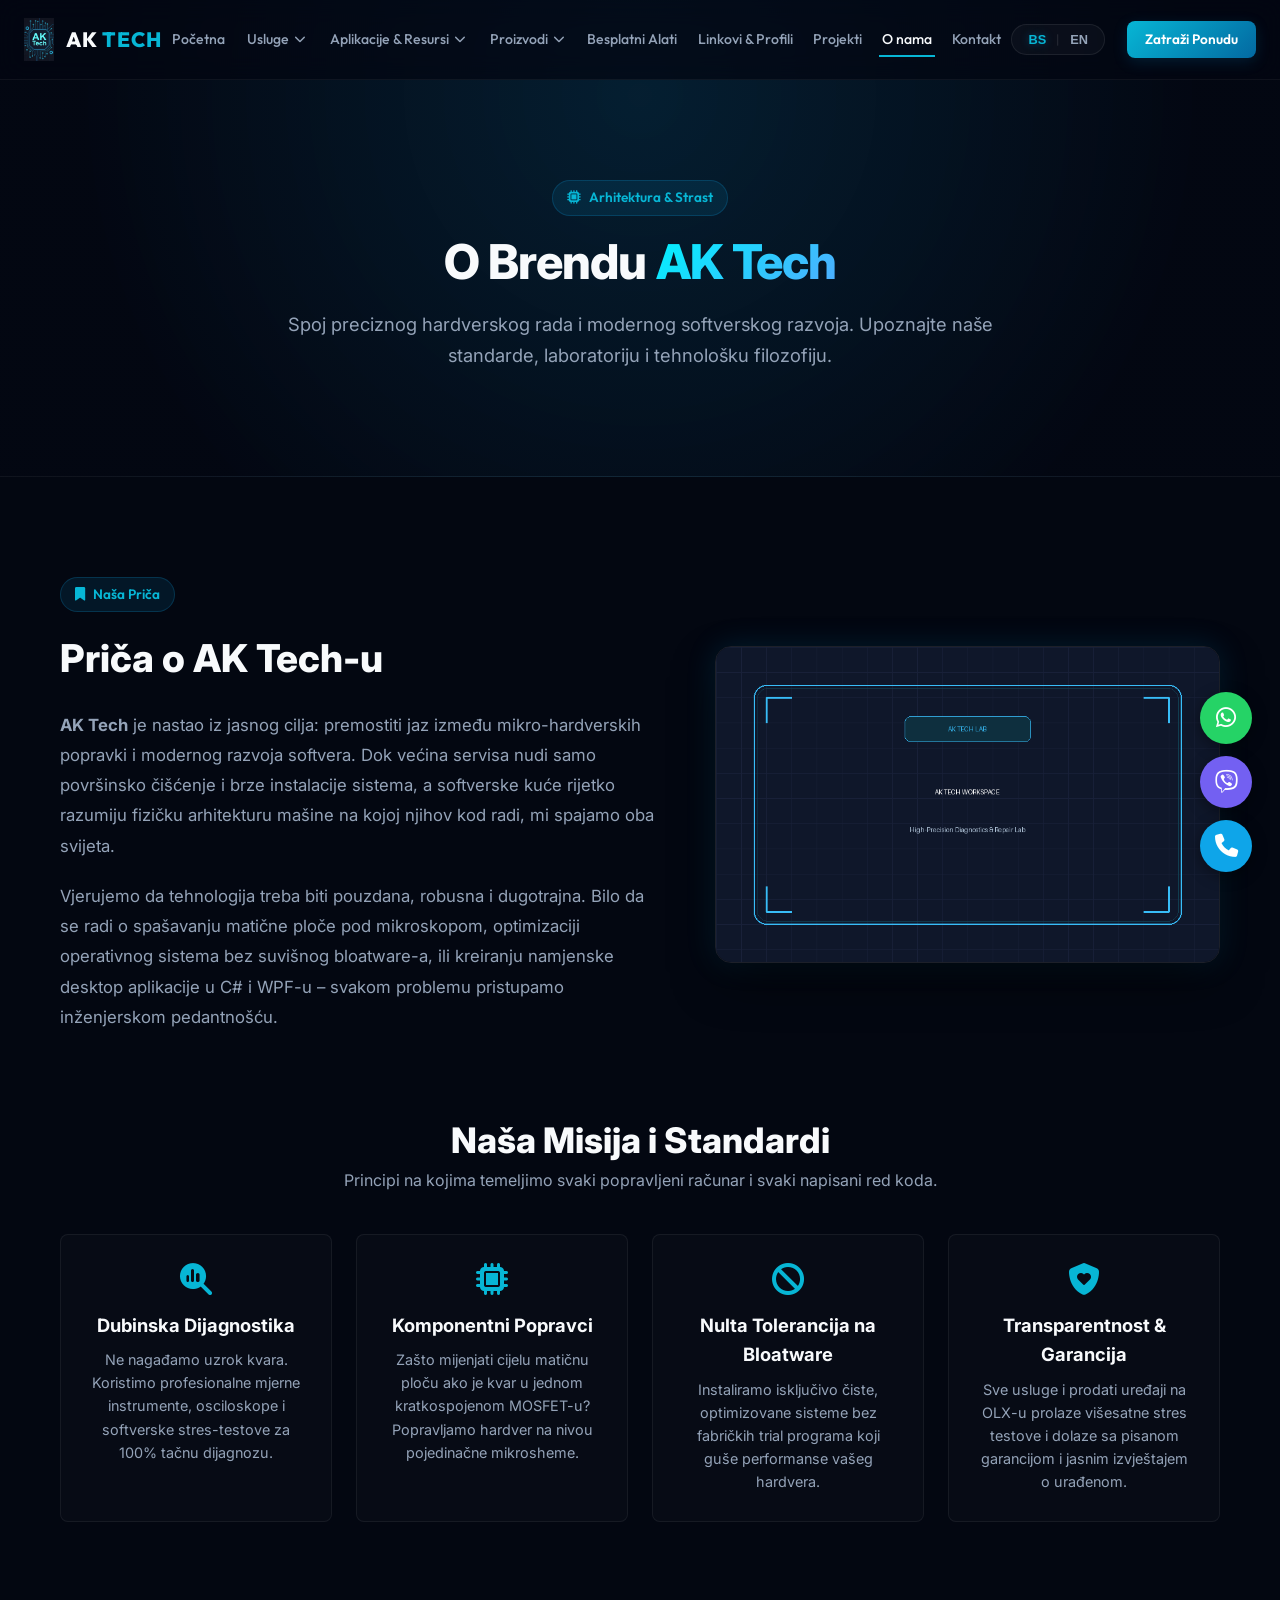
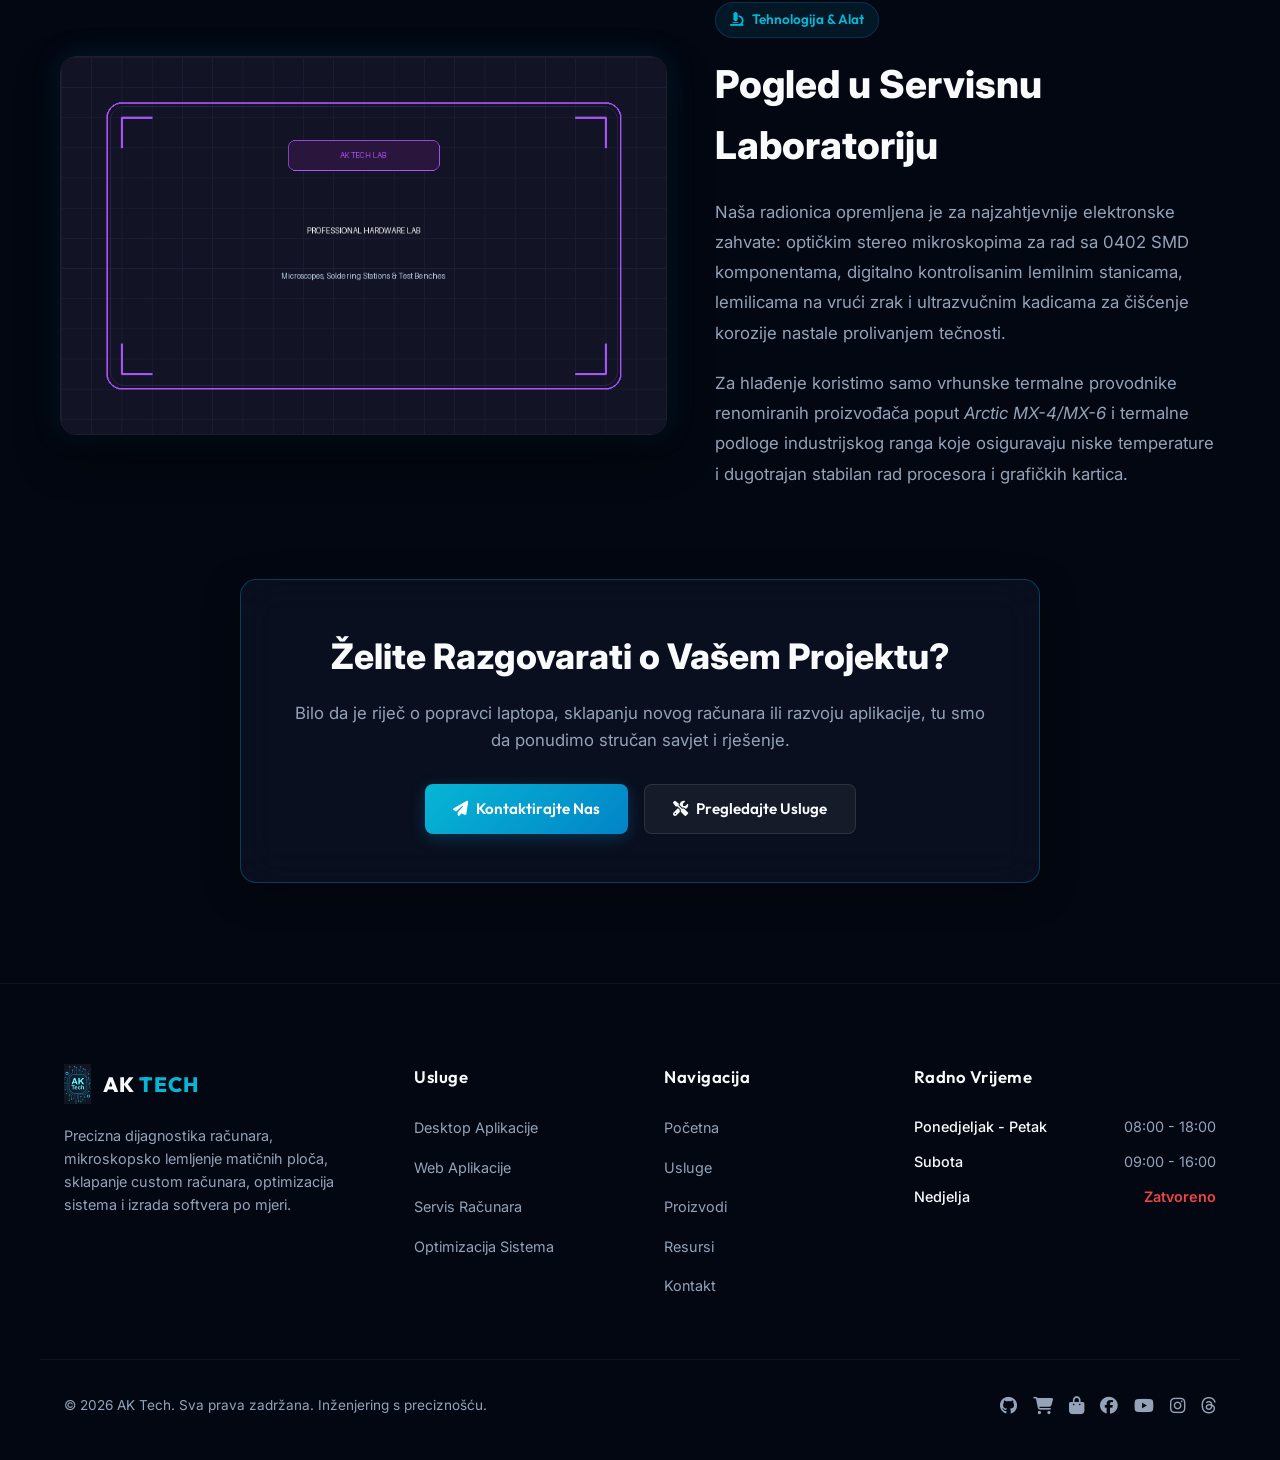
==== commit 08994807: "Fix English translations for submenus and headings, add Threads link, and create links sharing page" ====
--- a/about.html
+++ b/about.html
@@ -46,50 +46,55 @@
                 <ul class="nav-list">
                     <li><a href="index.html" class="nav-link" data-i18n="nav_home">Početna</a></li>
                     
+                    <!-- Services Dropdown -->
                     <li class="nav-item-dropdown">
                         <a href="services.html" class="nav-link dropdown-toggle-link">
                             <span data-i18n="nav_services">Usluge</span>
                             <i class="fa-solid fa-chevron-down dropdown-icon-chevron"></i>
                         </a>
                         <ul class="nav-dropdown-menu">
-                            <li><a href="services.html#desktop-dev" class="nav-dropdown-link"><i class="fa-solid fa-laptop-code"></i> Desktop Aplikacije</a></li>
-                            <li><a href="services.html#web-dev" class="nav-dropdown-link"><i class="fa-solid fa-globe"></i> Web & Landing Stranice</a></li>
-                            <li><a href="services.html#android-dev" class="nav-dropdown-link"><i class="fa-brands fa-android"></i> Android Aplikacije</a></li>
-                            <li><a href="services.html#debugging" class="nav-dropdown-link"><i class="fa-solid fa-bug-slash"></i> Debug & Fix Koda</a></li>
-                            <li><a href="services.html#photo-design" class="nav-dropdown-link"><i class="fa-solid fa-image"></i> Obrada Fotografija</a></li>
-                            <li><a href="services.html#video-social" class="nav-dropdown-link"><i class="fa-solid fa-clapperboard"></i> Video & Social Media</a></li>
-                            <li><a href="services.html#maintenance" class="nav-dropdown-link"><i class="fa-solid fa-screwdriver-wrench"></i> Servis & Održavanje</a></li>
-                            <li><a href="services.html#os-tuning" class="nav-dropdown-link"><i class="fa-solid fa-gauge-high"></i> Instalacija & Podešavanje OS</a></li>
+                            <li><a href="services.html" class="nav-dropdown-link" style="color: var(--color-cyan); font-weight: 600;"><i class="fa-solid fa-layer-group"></i> <span data-i18n="sub_all_services">Sve Usluge (Pregled)</span></a></li>
+                            <li><a href="services.html#desktop-dev" class="nav-dropdown-link"><i class="fa-solid fa-laptop-code"></i> <span data-i18n="sub_desktop_dev">Desktop Aplikacije</span></a></li>
+                            <li><a href="services.html#web-dev" class="nav-dropdown-link"><i class="fa-solid fa-globe"></i> <span data-i18n="sub_web_dev">Web & Landing Stranice</span></a></li>
+                            <li><a href="services.html#android-dev" class="nav-dropdown-link"><i class="fa-brands fa-android"></i> <span data-i18n="sub_android_dev">Android Aplikacije</span></a></li>
+                            <li><a href="services.html#debugging" class="nav-dropdown-link"><i class="fa-solid fa-bug-slash"></i> <span data-i18n="sub_debugging">Debug & Fix Koda</span></a></li>
+                            <li><a href="services.html#photo-design" class="nav-dropdown-link"><i class="fa-solid fa-image"></i> <span data-i18n="sub_photo_design">Obrada Fotografija</span></a></li>
+                            <li><a href="services.html#video-social" class="nav-dropdown-link"><i class="fa-solid fa-clapperboard"></i> <span data-i18n="sub_video_social">Video & Social Media</span></a></li>
+                            <li><a href="services.html#maintenance" class="nav-dropdown-link"><i class="fa-solid fa-screwdriver-wrench"></i> <span data-i18n="sub_maintenance">Servis & Održavanje</span></a></li>
+                            <li><a href="services.html#os-tuning" class="nav-dropdown-link"><i class="fa-solid fa-gauge-high"></i> <span data-i18n="sub_os_tuning">Instalacija & Podešavanje OS</span></a></li>
                         </ul>
                     </li>
 
+                    <!-- Apps & Downloads Dropdown -->
                     <li class="nav-item-dropdown">
                         <a href="resources.html" class="nav-link dropdown-toggle-link">
                             <span data-i18n="nav_resources">Aplikacije & Resursi</span>
                             <i class="fa-solid fa-chevron-down dropdown-icon-chevron"></i>
                         </a>
                         <ul class="nav-dropdown-menu">
-                            <li><a href="resources.html" class="nav-dropdown-link"><i class="fa-solid fa-folder-open"></i> Svi Resursi & Vodiči</a></li>
-                            <li><a href="downloads.html" class="nav-dropdown-link"><i class="fa-solid fa-download"></i> Biblioteka Preuzimanja</a></li>
-                            <li><a href="resources.html#open-source" class="nav-dropdown-link"><i class="fa-solid fa-code"></i> Open-Source Programi</a></li>
-                            <li><a href="resources.html#ai-tools" class="nav-dropdown-link"><i class="fa-solid fa-wand-magic-sparkles"></i> Preporučeni AI Alati</a></li>
+                            <li><a href="resources.html" class="nav-dropdown-link"><i class="fa-solid fa-folder-open"></i> <span data-i18n="sub_all_resources">Svi Resursi & Vodiči</span></a></li>
+                            <li><a href="downloads.html" class="nav-dropdown-link"><i class="fa-solid fa-download"></i> <span data-i18n="sub_downloads">Biblioteka Preuzimanja</span></a></li>
+                            <li><a href="resources.html#open-source" class="nav-dropdown-link"><i class="fa-solid fa-code"></i> <span data-i18n="sub_open_source">Open-Source Programi</span></a></li>
+                            <li><a href="resources.html#ai-tools" class="nav-dropdown-link"><i class="fa-solid fa-wand-magic-sparkles"></i> <span data-i18n="sub_ai_tools">Preporučeni AI Alati</span></a></li>
                         </ul>
                     </li>
 
+                    <!-- Products Dropdown -->
                     <li class="nav-item-dropdown">
                         <a href="products.html" class="nav-link dropdown-toggle-link">
                             <span data-i18n="nav_products">Proizvodi</span>
                             <i class="fa-solid fa-chevron-down dropdown-icon-chevron"></i>
                         </a>
                         <ul class="nav-dropdown-menu">
-                            <li><a href="products.html" class="nav-dropdown-link"><i class="fa-solid fa-boxes-stacked"></i> Katalog Proizvoda</a></li>
-                            <li><a href="gumroad-products.html" class="nav-dropdown-link"><i class="fa-solid fa-store"></i> Gumroad Prodavnica</a></li>
-                            <li><a href="products.html#olx" class="nav-dropdown-link"><i class="fa-solid fa-cart-shopping"></i> OLX Računari & Oprema</a></li>
-                            <li><a href="products.html#best-buy" class="nav-dropdown-link"><i class="fa-solid fa-award"></i> Best Buy Uređaji</a></li>
+                            <li><a href="products.html" class="nav-dropdown-link"><i class="fa-solid fa-boxes-stacked"></i> <span data-i18n="sub_all_products">Katalog Proizvoda</span></a></li>
+                            <li><a href="gumroad-products.html" class="nav-dropdown-link"><i class="fa-solid fa-store"></i> <span data-i18n="sub_gumroad">Gumroad Prodavnica</span></a></li>
+                            <li><a href="products.html#olx" class="nav-dropdown-link"><i class="fa-solid fa-cart-shopping"></i> <span data-i18n="sub_olx">OLX Računari & Oprema</span></a></li>
+                            <li><a href="products.html#group-devices" class="nav-dropdown-link"><i class="fa-solid fa-laptop"></i> <span data-i18n="sub_group_devices">Grupna Ponuda Uređaja</span></a></li>
                         </ul>
                     </li>
 
                     <li><a href="tools.html" class="nav-link" data-i18n="nav_tools">Besplatni Alati</a></li>
+                    <li><a href="links.html" class="nav-link" data-i18n="nav_links_hub">Linkovi & Profili</a></li>
                     <li><a href="index.html#projects" class="nav-link" data-i18n="nav_projects">Projekti</a></li>
                     <li><a href="about.html" class="nav-link active" data-i18n="nav_about">O nama</a></li>
                     <li><a href="contact.html" class="nav-link contact-btn-link" data-i18n="nav_contact">Kontakt</a></li>
@@ -116,7 +121,7 @@
     <section class="subpage-hero" style="background: radial-gradient(circle at 50% 20%, rgba(14, 165, 233, 0.15) 0%, rgba(3, 7, 18, 0.98) 75%);">
         <div class="container subpage-hero-content">
             <div class="badge-container" style="justify-content: center;">
-                <span class="hero-badge"><i class="fa-solid fa-microchip pulse-icon"></i> Arhitektura & Strast</span>
+                <span class="hero-badge"><i class="fa-solid fa-microchip pulse-icon"></i> <span data-i18n="about_hero_badge">Arhitektura & Strast</span></span>
             </div>
             <h1 class="subpage-title" data-i18n="about_page_title">O Brendu <span class="gradient-text">AK Tech</span></h1>
             <p class="subpage-desc" data-i18n="about_page_desc">Spoj preciznog hardverskog rada i modernog softverskog razvoja. Upoznajte naše standarde, laboratoriju i tehnološku filozofiju.</p>
@@ -129,7 +134,7 @@
         <!-- Story Section 1: The Brand Story -->
         <section class="about-grid-story">
             <div>
-                <span class="hero-badge"><i class="fa-solid fa-bookmark"></i> Naša Priča</span>
+                <span class="hero-badge"><i class="fa-solid fa-bookmark"></i> <span data-i18n="about_badge_story">Naša Priča</span></span>
                 <h2 style="font-size: 2.4rem; font-weight: 800; margin: 16px 0 20px;" data-i18n="about_story_title">Priča o AK Tech-u</h2>
                 <p style="color: var(--text-muted); font-size: 1.05rem; line-height: 1.8; margin-bottom: 20px;">
                     <strong>AK Tech</strong> je nastao iz jasnog cilja: premostiti jaz između mikro-hardverskih popravki i modernog razvoja softvera. Dok većina servisa nudi samo površinsko čišćenje i brze instalacije sistema, a softverske kuće rijetko razumiju fizičku arhitekturu mašine na kojoj njihov kod radi, mi spajamo oba svijeta.
@@ -153,25 +158,25 @@
             <div class="values-grid">
                 <div class="value-card">
                     <i class="fa-solid fa-magnifying-glass-chart"></i>
-                    <h3>Dubinska Dijagnostika</h3>
+                    <h3 data-i18n="about_diag_title">Dubinska Dijagnostika</h3>
                     <p>Ne nagađamo uzrok kvara. Koristimo profesionalne mjerne instrumente, osciloskope i softverske stres-testove za 100% tačnu dijagnozu.</p>
                 </div>
 
                 <div class="value-card">
                     <i class="fa-solid fa-microchip"></i>
-                    <h3>Komponentni Popravci</h3>
+                    <h3 data-i18n="about_repairs_title">Komponentni Popravci</h3>
                     <p>Zašto mijenjati cijelu matičnu ploču ako je kvar u jednom kratkospojenom MOSFET-u? Popravljamo hardver na nivou pojedinačne mikrosheme.</p>
                 </div>
 
                 <div class="value-card">
                     <i class="fa-solid fa-ban"></i>
-                    <h3>Nulta Tolerancija na Bloatware</h3>
+                    <h3 data-i18n="about_bloat_title">Nulta Tolerancija na Bloatware</h3>
                     <p>Instaliramo isključivo čiste, optimizovane sisteme bez fabričkih trial programa koji guše performanse vašeg hardvera.</p>
                 </div>
 
                 <div class="value-card">
                     <i class="fa-solid fa-shield-heart"></i>
-                    <h3>Transparentnost & Garancija</h3>
+                    <h3 data-i18n="about_transparency_title">Transparentnost & Garancija</h3>
                     <p>Sve usluge i prodati uređaji na OLX-u prolaze višesatne stres testove i dolaze sa pisanom garancijom i jasnim izvještajem o urađenom.</p>
                 </div>
             </div>
@@ -183,7 +188,7 @@
                 <img src="images/about_tools.png" alt="AK Tech Tools & Stations">
             </div>
             <div>
-                <span class="hero-badge"><i class="fa-solid fa-microscope"></i> Tehnologija & Alat</span>
+                <span class="hero-badge"><i class="fa-solid fa-microscope"></i> <span data-i18n="about_badge_tools">Tehnologija & Alat</span></span>
                 <h2 style="font-size: 2.4rem; font-weight: 800; margin: 16px 0 20px;" data-i18n="about_lab_title">Pogled u Servisnu Laboratoriju</h2>
                 <p style="color: var(--text-muted); font-size: 1.05rem; line-height: 1.8; margin-bottom: 20px;">
                     Naša radionica opremljena je za najzahtjevnije elektronske zahvate: optičkim stereo mikroskopima za rad sa 0402 SMD komponentama, digitalno kontrolisanim lemilnim stanicama, lemilicama na vrući zrak i ultrazvučnim kadicama za čišćenje korozije nastale prolivanjem tečnosti.
@@ -197,7 +202,7 @@
         <!-- Quick CTA -->
         <section style="margin-top: 90px; text-align: center;">
             <div class="glass-card" style="padding: 48px; border-radius: var(--border-radius-lg); max-width: 800px; margin: 0 auto; border: 1px solid rgba(14, 165, 233, 0.3);">
-                <h2 style="font-size: 2.2rem; font-weight: 800; margin-bottom: 16px;">Želite Razgovarati o Vašem Projektu?</h2>
+                <h2 style="font-size: 2.2rem; font-weight: 800; margin-bottom: 16px;" data-i18n="about_discuss_title">Želite Razgovarati o Vašem Projektu?</h2>
                 <p style="color: var(--text-muted); font-size: 1.05rem; margin-bottom: 30px;">
                     Bilo da je riječ o popravci laptopa, sklapanju novog računara ili razvoju aplikacije, tu smo da ponudimo stručan savjet i rješenje.
                 </p>
@@ -263,6 +268,7 @@
                 <a href="https://www.facebook.com/share/1A7irGQCFo/?mibextid=wwXIfr" target="_blank" aria-label="Facebook"><i class="fa-brands fa-facebook"></i></a>
                 <a href="https://youtube.com/@aktechvers?si=SF_6i_wLMFAemTBW" target="_blank" aria-label="YouTube"><i class="fa-brands fa-youtube"></i></a>
                 <a href="https://www.instagram.com/ak.tech.verse?exln=N3piMXA0NmQ5NzFv&utm_source=qr" target="_blank" aria-label="Instagram"><i class="fa-brands fa-instagram"></i></a>
+                <a href="https://www.threads.com/@ak.tech.verse?igshid=NTc4MTIwNjQ2YQ==" target="_blank" aria-label="Threads" title="Threads"><i class="fa-brands fa-threads"></i></a>
             </div>
         </div>
     </footer>
--- a/style/style.css
+++ b/style/style.css
@@ -331,20 +331,33 @@
 .mobile-toggle {
     display: none;
     flex-direction: column;
-    justify-content: space-between;
-    width: 24px;
-    height: 18px;
-    background: transparent;
-    border: none;
+    justify-content: center;
+    align-items: center;
+    gap: 5px;
+    width: 42px;
+    height: 42px;
+    padding: 8px;
+    background: rgba(255, 255, 255, 0.04);
+    border: 1px solid rgba(255, 255, 255, 0.08);
+    border-radius: 8px;
     cursor: pointer;
     z-index: 1001;
+    transition: var(--transition-smooth);
+}
+
+.mobile-toggle:hover,
+.mobile-toggle:active,
+.mobile-toggle.open {
+    background: rgba(14, 165, 233, 0.12);
+    border-color: rgba(14, 165, 233, 0.3);
 }
 
 .mobile-toggle .bar {
-    width: 100%;
+    width: 22px;
     height: 2px;
     background: var(--text-main);
-    transition: var(--transition-smooth);
+    border-radius: 2px;
+    transition: transform 0.25s ease, opacity 0.2s ease;
 }
 
 /* ==========================================================================
@@ -1165,58 +1178,121 @@
     }
 
     /* Mobile Hamburger Menu Activation */
+    :root {
+        --header-height: 70px;
+    }
+
+    .main-header {
+        height: 70px;
+    }
+
     .mobile-toggle {
         display: flex;
     }
     
     .nav-menu {
+        display: block;
         position: fixed;
-        top: var(--header-height);
+        top: 70px;
         left: 0;
         width: 100%;
-        height: calc(100vh - var(--header-height));
-        background: rgba(3, 7, 18, 0.98);
-        backdrop-filter: blur(20px);
-        -webkit-backdrop-filter: blur(20px);
+        height: calc(100vh - 70px);
+        height: calc(100dvh - 70px);
+        background: rgba(4, 8, 20, 0.98);
+        backdrop-filter: blur(25px);
+        -webkit-backdrop-filter: blur(25px);
         border-top: 1px solid rgba(255, 255, 255, 0.08);
-        padding: 30px 24px 60px;
-        transform: translateY(-100%);
+        padding: 16px 16px 100px;
+        transform: translateY(-8px);
         opacity: 0;
+        visibility: hidden;
         pointer-events: none;
-        transition: var(--transition-smooth);
+        transition: opacity 0.25s ease, transform 0.25s ease, visibility 0.25s ease;
         z-index: 999;
         overflow-y: auto;
+        -webkit-overflow-scrolling: touch;
+        overscroll-behavior: contain;
     }
     
     .nav-menu.open {
         transform: translateY(0);
         opacity: 1;
-        pointer-events: all;
+        visibility: visible;
+        pointer-events: auto;
     }
     
     .nav-list {
+        display: flex;
         flex-direction: column;
-        align-items: center;
-        gap: 20px;
+        align-items: stretch;
+        gap: 8px;
         width: 100%;
+        max-width: 520px;
+        margin: 0 auto;
+        padding: 0;
         height: auto;
+        list-style: none;
     }
 
     .nav-list > li {
         width: 100%;
-        justify-content: center;
+        display: flex;
+        flex-direction: column;
+        align-items: stretch;
+        justify-content: flex-start;
         height: auto;
     }
     
     .nav-link {
-        font-size: 1.15rem;
-        padding: 8px 16px;
-        text-align: center;
-        justify-content: center;
+        font-size: 1rem;
+        font-weight: 600;
+        padding: 12px 16px;
+        text-align: left;
+        display: flex;
+        align-items: center;
+        justify-content: space-between;
+        width: 100%;
+        color: #cbd5e1;
+        background: rgba(255, 255, 255, 0.02);
+        border: 1px solid rgba(255, 255, 255, 0.05);
+        border-radius: 10px;
+        transition: all 0.2s ease;
+    }
+
+    .nav-link::after {
+        display: none !important;
+    }
+
+    .nav-link:hover,
+    .nav-link:active,
+    .nav-link.active {
+        color: #ffffff;
+        background: rgba(14, 165, 233, 0.09);
+        border-color: rgba(14, 165, 233, 0.28);
     }
     
     .btn-nav-cta {
-        display: none; /* Hide top bar button on mobile, rely on menu contact links */
+        display: none; /* Hide top bar button on mobile */
+    }
+
+    /* Prominent Mobile Contact CTA Button */
+    .contact-btn-link {
+        margin-top: 10px;
+        background: linear-gradient(135deg, var(--color-cyan) 0%, #0284c7 100%) !important;
+        color: #ffffff !important;
+        border-color: transparent !important;
+        justify-content: center !important;
+        text-align: center !important;
+        font-weight: 700 !important;
+        padding: 14px 20px !important;
+        box-shadow: 0 4px 18px rgba(14, 165, 233, 0.25) !important;
+    }
+
+    .contact-btn-link:hover,
+    .contact-btn-link:active {
+        background: linear-gradient(135deg, #38bdf8 0%, #0369a1 100%) !important;
+        color: #ffffff !important;
+        transform: translateY(-1px);
     }
 }
 
@@ -1285,13 +1361,13 @@
 
 /* Animations for open hamburger menu toggle */
 .mobile-toggle.open .bar:nth-child(1) {
-    transform: translateY(8px) rotate(45deg);
+    transform: translateY(7px) rotate(45deg);
 }
 .mobile-toggle.open .bar:nth-child(2) {
     opacity: 0;
 }
 .mobile-toggle.open .bar:nth-child(3) {
-    transform: translateY(-8px) rotate(-45deg);
+    transform: translateY(-7px) rotate(-45deg);
 }
 
 /* ==========================================================================
@@ -1346,6 +1422,34 @@
 @media (max-width: 768px) {
     .lang-switcher {
         margin-right: 0;
+    }
+}
+
+@media (max-width: 480px) {
+    .nav-container {
+        padding: 0 14px;
+    }
+    .logo-area {
+        gap: 8px;
+    }
+    .nav-logo {
+        height: 38px;
+    }
+    .logo-text {
+        font-size: 1.15rem;
+    }
+    .nav-actions {
+        gap: 8px;
+    }
+    .lang-switcher {
+        padding: 3px 8px;
+        font-size: 0.74rem;
+        gap: 4px;
+    }
+    .mobile-toggle {
+        width: 38px;
+        height: 38px;
+        padding: 7px;
     }
 }
 
@@ -1460,31 +1564,136 @@
 @media (max-width: 1024px) {
     .nav-item-dropdown {
         width: 100%;
-        text-align: center;
+        display: flex;
+        flex-direction: column;
+        align-items: stretch;
+        height: auto;
+        position: static;
+        padding: 0;
+        margin: 0;
+    }
+
+    .dropdown-toggle-link {
+        width: 100%;
+        display: flex;
+        align-items: center;
+        justify-content: space-between;
+        cursor: pointer;
+        padding: 12px 16px;
+        border-radius: 10px;
+        font-size: 1rem;
+        font-weight: 600;
+        color: #cbd5e1;
+        background: rgba(255, 255, 255, 0.02);
+        border: 1px solid rgba(255, 255, 255, 0.05);
+        transition: all 0.2s ease;
+        text-decoration: none;
+    }
+
+    .dropdown-icon-chevron {
+        width: 28px;
+        height: 28px;
+        display: inline-flex;
+        align-items: center;
+        justify-content: center;
+        border-radius: 6px;
+        background: rgba(255, 255, 255, 0.05);
+        color: var(--text-muted);
+        font-size: 0.75rem;
+        transform: rotate(0deg);
+        transition: transform 0.3s cubic-bezier(0.4, 0, 0.2, 1), background 0.2s, color 0.2s;
+    }
+
+    .nav-item-dropdown.mobile-open > .dropdown-toggle-link {
+        background: rgba(14, 165, 233, 0.12);
+        border-color: rgba(14, 165, 233, 0.35);
+        color: #ffffff;
+    }
+
+    .nav-item-dropdown.mobile-open .dropdown-icon-chevron {
+        transform: rotate(180deg);
+        background: rgba(14, 165, 233, 0.25);
+        color: var(--color-cyan);
     }
     
     .nav-dropdown-menu {
-        position: static;
-        transform: none;
-        box-shadow: none;
-        background: rgba(255, 255, 255, 0.02);
-        border: 1px solid rgba(255, 255, 255, 0.05);
-        border-radius: var(--border-radius-sm);
-        margin: 8px 0;
+        display: block !important;
+        position: static !important;
+        transform: none !important;
+        box-shadow: none !important;
+        width: 100% !important;
+        min-width: 0 !important;
+        background: rgba(8, 14, 28, 0.85) !important;
+        border: 1px solid rgba(255, 255, 255, 0.06) !important;
+        border-radius: 10px !important;
+        margin: 6px 0 4px !important;
+        max-height: 0;
+        opacity: 0;
+        visibility: hidden;
+        overflow: hidden;
+        padding: 0 6px !important;
+        list-style: none;
+        transition: max-height 0.35s cubic-bezier(0.4, 0, 0.2, 1), opacity 0.25s ease, padding 0.25s ease, visibility 0.25s ease !important;
+    }
+
+    .nav-dropdown-menu::before {
+        display: none !important;
+    }
+    
+    .nav-item-dropdown.mobile-open .nav-dropdown-menu {
+        max-height: 700px;
         opacity: 1;
         visibility: visible;
-        pointer-events: auto;
-        display: none;
+        padding: 6px !important;
+    }
+
+    .nav-dropdown-menu li {
         width: 100%;
-    }
-    
-    .nav-item-dropdown.mobile-open .nav-dropdown-menu {
         display: block;
+        margin: 0;
+        padding: 0;
     }
     
     .nav-dropdown-link {
-        justify-content: center;
-        padding: 12px 16px;
+        display: flex !important;
+        align-items: center !important;
+        justify-content: flex-start !important;
+        gap: 12px !important;
+        padding: 11px 14px !important;
+        font-size: 0.92rem !important;
+        font-weight: 500 !important;
+        color: #94a3b8 !important;
+        border-radius: 8px !important;
+        text-align: left !important;
+        text-decoration: none !important;
+        transition: all 0.2s ease !important;
+        border-bottom: 1px solid rgba(255, 255, 255, 0.03);
+    }
+
+    .nav-dropdown-menu li:last-child .nav-dropdown-link {
+        border-bottom: none;
+    }
+
+    .nav-dropdown-link i {
+        width: 20px !important;
+        font-size: 0.95rem !important;
+        color: var(--color-cyan) !important;
+        text-align: center !important;
+        flex-shrink: 0 !important;
+        transition: transform 0.2s ease !important;
+    }
+
+    .nav-dropdown-link:hover,
+    .nav-dropdown-link:active {
+        color: #ffffff !important;
+        background: rgba(14, 165, 233, 0.12) !important;
+        padding-left: 18px !important;
+    }
+
+    .nav-dropdown-link:hover i,
+    .nav-dropdown-link:active i {
+        color: var(--color-cyan) !important;
+        transform: scale(1.15) !important;
     }
 }
 
@@ -2085,3 +2294,265 @@
 .portal-card-title-link:hover {
     color: var(--color-cyan);
 }
+
+/* ==========================================================================
+   LINKS & SHARE HUB STYLES (links.html)
+   ========================================================================== */
+.links-hub-container {
+    max-width: 740px;
+    margin: 0 auto;
+    display: flex;
+    flex-direction: column;
+    gap: 16px;
+}
+
+.link-row-card {
+    background: rgba(10, 15, 29, 0.7);
+    border: 1px solid rgba(255, 255, 255, 0.08);
+    border-radius: var(--border-radius-md);
+    backdrop-filter: blur(14px);
+    -webkit-backdrop-filter: blur(14px);
+    transition: transform 0.25s ease, border-color 0.25s ease, box-shadow 0.25s ease;
+    overflow: hidden;
+}
+
+.link-row-card:hover {
+    border-color: rgba(14, 165, 233, 0.45);
+    box-shadow: 0 10px 30px rgba(0, 0, 0, 0.5), 0 0 20px rgba(14, 165, 233, 0.12);
+    transform: translateY(-2px);
+}
+
+.link-row-header {
+    display: flex;
+    align-items: center;
+    justify-content: space-between;
+    padding: 16px 20px;
+    gap: 16px;
+}
+
+.link-main-anchor {
+    display: flex;
+    align-items: center;
+    gap: 16px;
+    flex: 1;
+    min-width: 200px;
+    text-decoration: none;
+    color: inherit;
+}
+
+.link-brand-icon {
+    width: 48px;
+    height: 48px;
+    border-radius: 12px;
+    display: flex;
+    align-items: center;
+    justify-content: center;
+    font-size: 1.4rem;
+    flex-shrink: 0;
+    transition: transform 0.25s ease, box-shadow 0.25s ease;
+}
+
+.link-main-anchor:hover .link-brand-icon {
+    transform: scale(1.1);
+}
+
+/* Brand specific icon colors and glows */
+.icon-github { background: rgba(255, 255, 255, 0.1); color: #ffffff; border: 1px solid rgba(255, 255, 255, 0.2); }
+.icon-olx { background: rgba(14, 165, 233, 0.15); color: var(--color-cyan); border: 1px solid rgba(14, 165, 233, 0.3); }
+.icon-gumroad { background: rgba(255, 144, 232, 0.15); color: #ff90e8; border: 1px solid rgba(255, 144, 232, 0.3); }
+.icon-instagram { background: linear-gradient(135deg, rgba(131, 58, 180, 0.2), rgba(253, 29, 29, 0.2), rgba(252, 176, 69, 0.2)); color: #f56040; border: 1px solid rgba(253, 29, 29, 0.35); }
+.icon-threads { background: rgba(255, 255, 255, 0.1); color: #ffffff; border: 1px solid rgba(255, 255, 255, 0.25); }
+.icon-facebook { background: rgba(24, 119, 242, 0.15); color: #1877f2; border: 1px solid rgba(24, 119, 242, 0.3); }
+.icon-youtube { background: rgba(255, 0, 0, 0.15); color: #ff0000; border: 1px solid rgba(255, 0, 0, 0.3); }
+.icon-whatsapp { background: rgba(37, 211, 102, 0.15); color: #25d366; border: 1px solid rgba(37, 211, 102, 0.3); }
+.icon-viber { background: rgba(115, 96, 242, 0.15); color: #7360f2; border: 1px solid rgba(115, 96, 242, 0.3); }
+.icon-phone { background: rgba(14, 165, 233, 0.15); color: var(--color-cyan); border: 1px solid rgba(14, 165, 233, 0.3); }
+.icon-email { background: rgba(245, 158, 11, 0.15); color: #f59e0b; border: 1px solid rgba(245, 158, 11, 0.3); }
+.icon-web { background: rgba(6, 182, 212, 0.15); color: #06b6d4; border: 1px solid rgba(6, 182, 212, 0.3); }
+
+.link-text-content {
+    flex: 1;
+    min-width: 0;
+}
+
+.link-title {
+    font-family: var(--font-heading);
+    font-size: 1.05rem;
+    font-weight: 700;
+    color: var(--text-main);
+    margin: 0 0 3px 0;
+    transition: color 0.2s ease;
+}
+
+.link-main-anchor:hover .link-title {
+    color: var(--color-cyan);
+}
+
+.link-handle {
+    font-size: 0.85rem;
+    color: var(--text-muted);
+    margin: 0;
+    white-space: nowrap;
+    overflow: hidden;
+    text-overflow: ellipsis;
+}
+
+.link-external-icon {
+    font-size: 0.85rem;
+    color: var(--text-muted);
+    opacity: 0.5;
+    transition: opacity 0.2s ease, transform 0.2s ease;
+    margin-left: 6px;
+    flex-shrink: 0;
+}
+
+.link-main-anchor:hover .link-external-icon {
+    opacity: 1;
+    transform: translate(2px, -2px);
+    color: var(--color-cyan);
+}
+
+.link-actions-group {
+    display: flex;
+    align-items: center;
+    gap: 8px;
+    flex-shrink: 0;
+}
+
+.btn-link-action {
+    display: inline-flex;
+    align-items: center;
+    gap: 6px;
+    padding: 8px 14px;
+    border-radius: 8px;
+    font-family: var(--font-heading);
+    font-size: 0.84rem;
+    font-weight: 600;
+    background: rgba(255, 255, 255, 0.04);
+    border: 1px solid rgba(255, 255, 255, 0.08);
+    color: var(--text-muted);
+    cursor: pointer;
+    transition: all 0.2s ease;
+    white-space: nowrap;
+}
+
+.btn-link-action:hover {
+    background: rgba(255, 255, 255, 0.09);
+    color: var(--text-main);
+    border-color: rgba(255, 255, 255, 0.2);
+}
+
+.btn-link-action.copied {
+    background: rgba(34, 197, 94, 0.2) !important;
+    border-color: rgba(34, 197, 94, 0.5) !important;
+    color: #4ade80 !important;
+}
+
+.btn-qr-link.active {
+    background: rgba(14, 165, 233, 0.2) !important;
+    border-color: rgba(14, 165, 233, 0.5) !important;
+    color: var(--color-cyan) !important;
+}
+
+/* Expandable QR Drawer */
+.qr-drawer {
+    max-height: 0;
+    opacity: 0;
+    visibility: hidden;
+    overflow: hidden;
+    transition: max-height 0.35s cubic-bezier(0.4, 0, 0.2, 1), opacity 0.25s ease;
+    border-top: 1px solid transparent;
+    background: rgba(4, 8, 20, 0.9);
+}
+
+.qr-drawer.open {
+    max-height: 420px;
+    opacity: 1;
+    visibility: visible;
+    border-top-color: rgba(255, 255, 255, 0.08);
+}
+
+.qr-drawer-inner {
+    display: flex;
+    align-items: center;
+    justify-content: center;
+    gap: 24px;
+    padding: 24px 20px;
+    flex-wrap: wrap;
+}
+
+.qr-canvas-box {
+    background: #ffffff;
+    padding: 10px;
+    border-radius: 12px;
+    box-shadow: 0 10px 25px rgba(0, 0, 0, 0.6), 0 0 15px rgba(14, 165, 233, 0.25);
+    display: flex;
+    align-items: center;
+    justify-content: center;
+}
+
+.qr-canvas-box img,
+.qr-canvas-box canvas {
+    display: block;
+    width: 150px;
+    height: 150px;
+}
+
+.qr-meta {
+    display: flex;
+    flex-direction: column;
+    gap: 10px;
+    max-width: 320px;
+}
+
+.qr-prompt {
+    font-size: 0.92rem;
+    font-weight: 600;
+    color: var(--text-main);
+    margin: 0;
+}
+
+.qr-url-badge {
+    font-family: monospace;
+    font-size: 0.8rem;
+    background: rgba(255, 255, 255, 0.05);
+    border: 1px solid rgba(255, 255, 255, 0.1);
+    padding: 6px 10px;
+    border-radius: 6px;
+    color: var(--color-cyan);
+    word-break: break-all;
+}
+
+.qr-cta-row {
+    margin-top: 4px;
+}
+
+@media (max-width: 640px) {
+    .link-row-header {
+        flex-direction: column;
+        align-items: stretch;
+        gap: 14px;
+        padding: 16px;
+    }
+    .link-main-anchor {
+        width: 100%;
+    }
+    .link-actions-group {
+        width: 100%;
+        display: flex;
+        gap: 8px;
+    }
+    .btn-link-action {
+        flex: 1;
+        justify-content: center;
+        padding: 10px 12px;
+    }
+    .qr-drawer-inner {
+        flex-direction: column;
+        text-align: center;
+        gap: 16px;
+    }
+    .qr-meta {
+        align-items: center;
+    }
+}
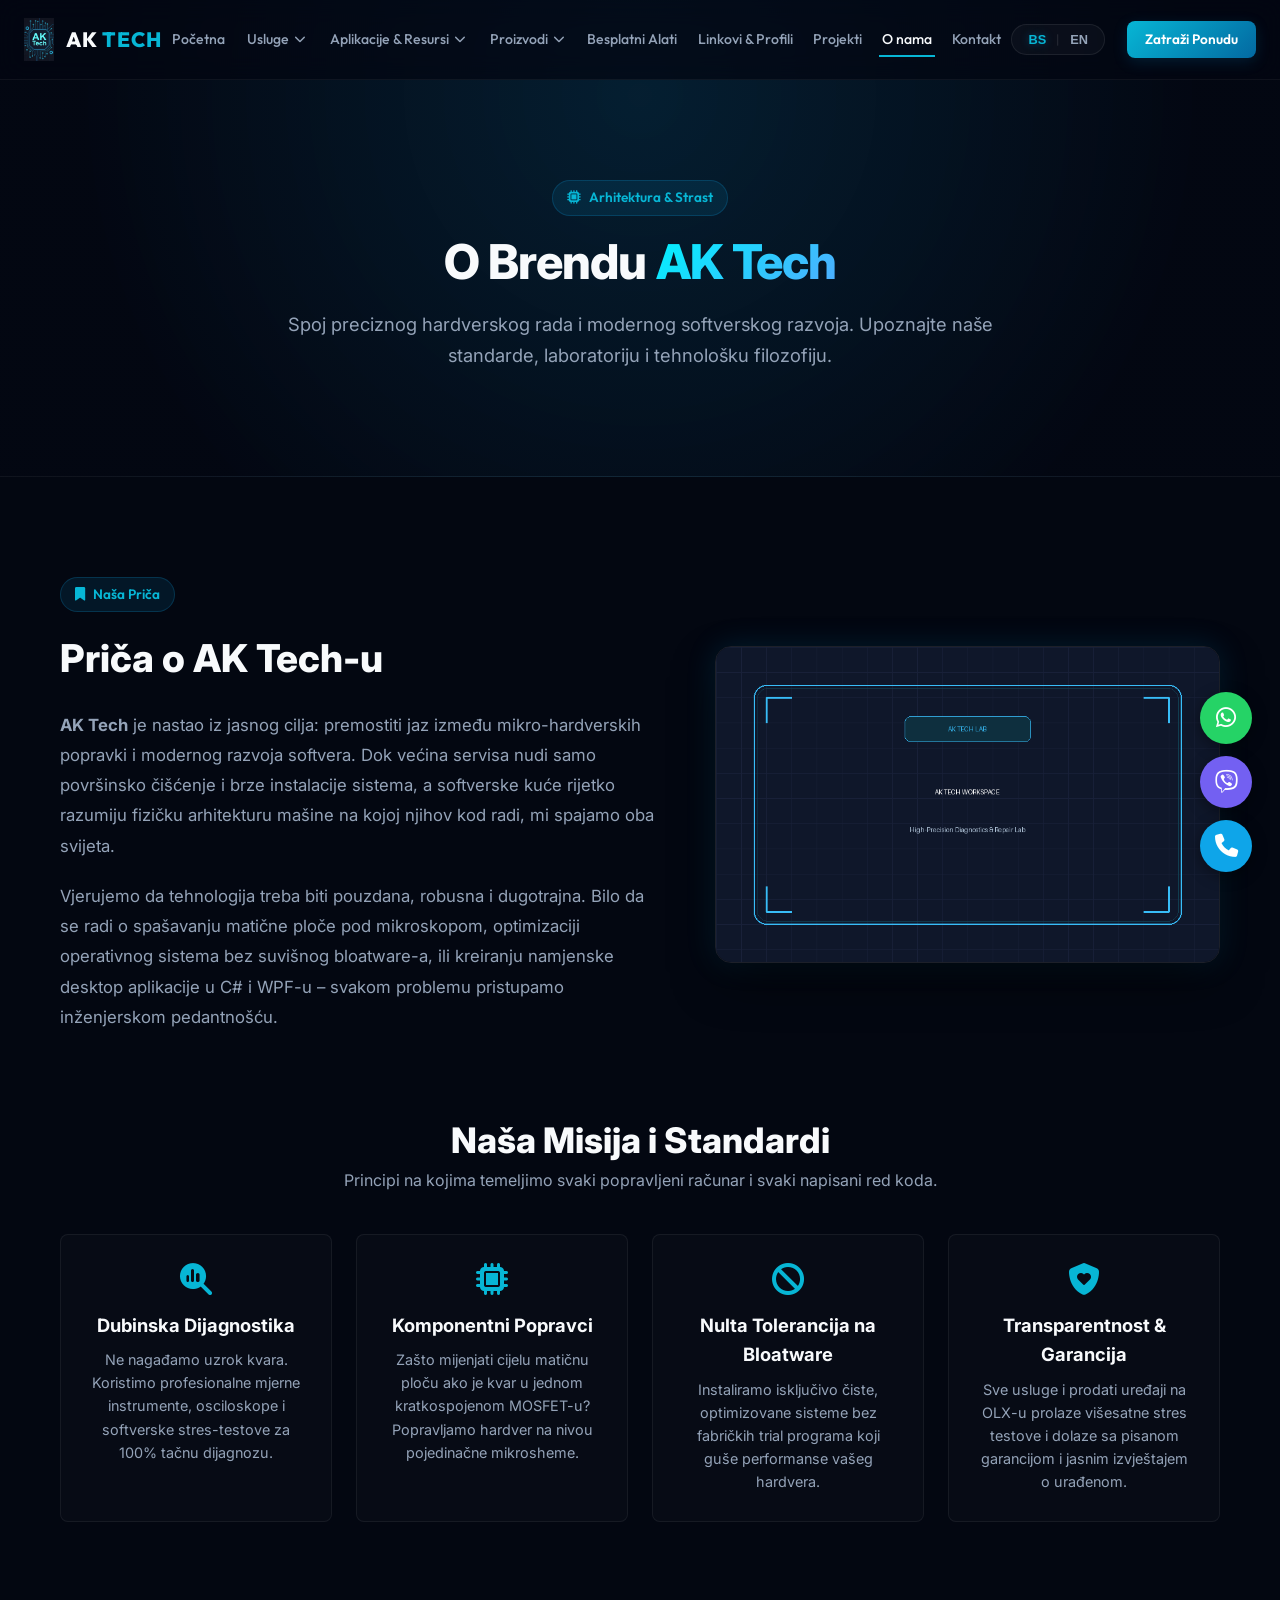
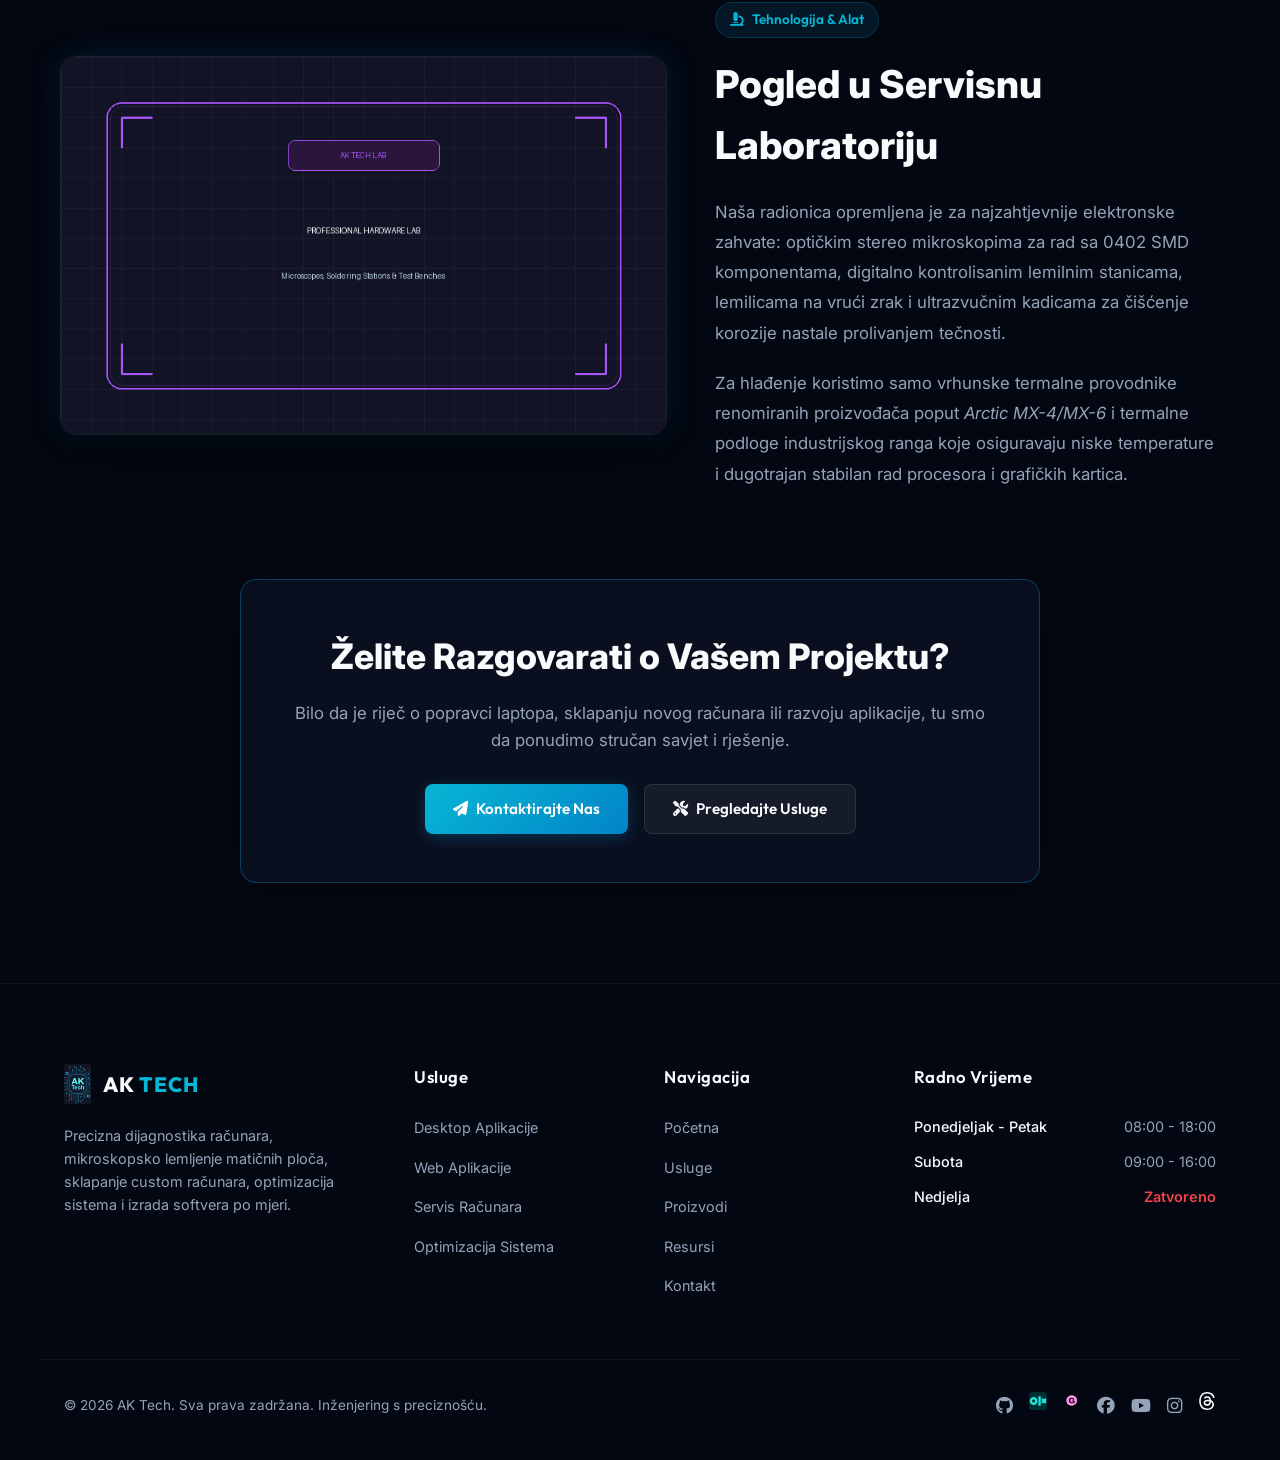
==== commit b8a6517d: "Replace generic icons with official brand vectors for OLX, Gumroad, and Threads across all pages, na" ====
--- a/about.html
+++ b/about.html
@@ -87,8 +87,8 @@
                         </a>
                         <ul class="nav-dropdown-menu">
                             <li><a href="products.html" class="nav-dropdown-link"><i class="fa-solid fa-boxes-stacked"></i> <span data-i18n="sub_all_products">Katalog Proizvoda</span></a></li>
-                            <li><a href="gumroad-products.html" class="nav-dropdown-link"><i class="fa-solid fa-store"></i> <span data-i18n="sub_gumroad">Gumroad Prodavnica</span></a></li>
-                            <li><a href="products.html#olx" class="nav-dropdown-link"><i class="fa-solid fa-cart-shopping"></i> <span data-i18n="sub_olx">OLX Računari & Oprema</span></a></li>
+                            <li><a href="gumroad-products.html" class="nav-dropdown-link"><img src="images/icons/gumroad.svg" alt="Gumroad" class="nav-icon-img"> <span data-i18n="sub_gumroad">Gumroad Prodavnica</span></a></li>
+                            <li><a href="products.html#olx" class="nav-dropdown-link"><img src="images/icons/olx.svg" alt="OLX" class="nav-icon-img"> <span data-i18n="sub_olx">OLX Računari & Oprema</span></a></li>
                             <li><a href="products.html#group-devices" class="nav-dropdown-link"><i class="fa-solid fa-laptop"></i> <span data-i18n="sub_group_devices">Grupna Ponuda Uređaja</span></a></li>
                         </ul>
                     </li>
@@ -263,12 +263,12 @@
             <p data-i18n="copyright">&copy; 2026 AK Tech. Sva prava zadržana.</p>
             <div class="footer-social-links">
                 <a href="https://github.com/KadricAl" target="_blank" aria-label="GitHub"><i class="fa-brands fa-github"></i></a>
-                <a href="https://olx.ba/profil/AKTech" target="_blank" aria-label="OLX"><i class="fa-solid fa-cart-shopping"></i></a>
-                <a href="https://aktechcraft.gumroad.com/" target="_blank" aria-label="Gumroad"><i class="fa-solid fa-bag-shopping"></i></a>
+                <a href="https://olx.ba/profil/AKTech" target="_blank" aria-label="OLX" title="OLX Shop"><img src="images/icons/olx.svg" alt="OLX" class="social-icon-img"></a>
+                <a href="https://aktechcraft.gumroad.com/" target="_blank" aria-label="Gumroad" title="Gumroad Store"><img src="images/icons/gumroad.svg" alt="Gumroad" class="social-icon-img"></a>
                 <a href="https://www.facebook.com/share/1A7irGQCFo/?mibextid=wwXIfr" target="_blank" aria-label="Facebook"><i class="fa-brands fa-facebook"></i></a>
                 <a href="https://youtube.com/@aktechvers?si=SF_6i_wLMFAemTBW" target="_blank" aria-label="YouTube"><i class="fa-brands fa-youtube"></i></a>
                 <a href="https://www.instagram.com/ak.tech.verse?exln=N3piMXA0NmQ5NzFv&utm_source=qr" target="_blank" aria-label="Instagram"><i class="fa-brands fa-instagram"></i></a>
-                <a href="https://www.threads.com/@ak.tech.verse?igshid=NTc4MTIwNjQ2YQ==" target="_blank" aria-label="Threads" title="Threads"><i class="fa-brands fa-threads"></i></a>
+                <a href="https://www.threads.com/@ak.tech.verse?igshid=NTc4MTIwNjQ2YQ==" target="_blank" aria-label="Threads" title="Threads"><img src="images/icons/threads.svg" alt="Threads" class="social-icon-img"></a>
             </div>
         </div>
     </footer>
--- a/style/style.css
+++ b/style/style.css
@@ -2556,3 +2556,69 @@
         align-items: center;
     }
 }
+
+/* ==========================================================================
+   OFFICIAL BRAND VECTOR ICONS (OLX, GUMROAD, THREADS)
+   ========================================================================== */
+.brand-icon-svg {
+    width: 20px;
+    height: 20px;
+    object-fit: contain;
+    display: inline-block;
+    vertical-align: middle;
+}
+.brand-icon-svg.sm {
+    width: 15px;
+    height: 15px;
+    margin-right: 6px;
+    vertical-align: -2px;
+}
+.brand-icon-svg.lg {
+    width: 26px;
+    height: 26px;
+}
+
+.social-icon-img {
+    width: 18px;
+    height: 18px;
+    object-fit: contain;
+    display: block;
+    transition: transform 0.25s ease;
+}
+.social-icon-link:hover .social-icon-img,
+.footer-social-links a:hover .social-icon-img {
+    transform: scale(1.15);
+}
+
+.btn-brand-icon {
+    width: 15px;
+    height: 15px;
+    object-fit: contain;
+    vertical-align: -2px;
+    margin-right: 6px;
+    display: inline-block;
+}
+
+.nav-dropdown-link .nav-icon-img {
+    width: 15px;
+    height: 15px;
+    object-fit: contain;
+    vertical-align: -2px;
+    margin-right: 8px;
+    display: inline-block;
+}
+
+.channel-icon .channel-icon-img {
+    width: 24px;
+    height: 24px;
+    object-fit: contain;
+    display: block;
+}
+
+.link-brand-icon img {
+    width: 26px;
+    height: 26px;
+    object-fit: contain;
+    display: block;
+}
+
